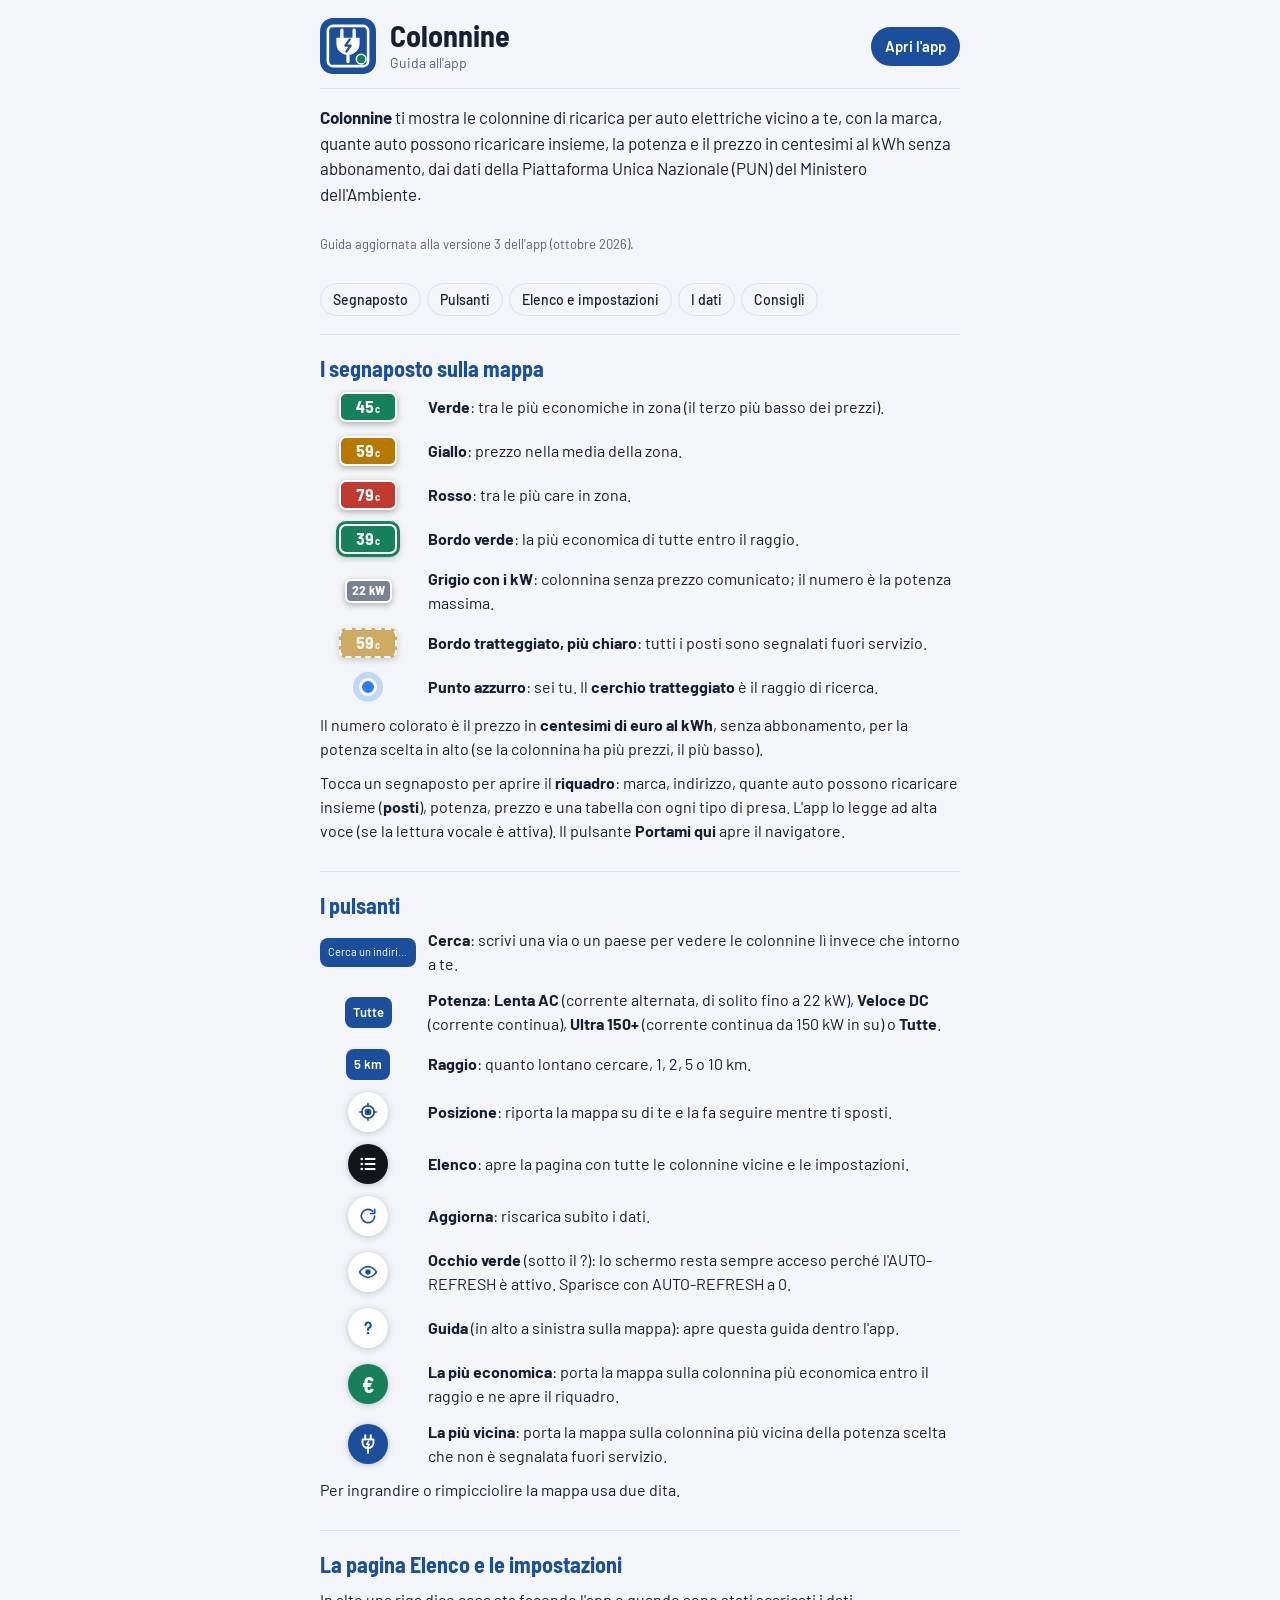
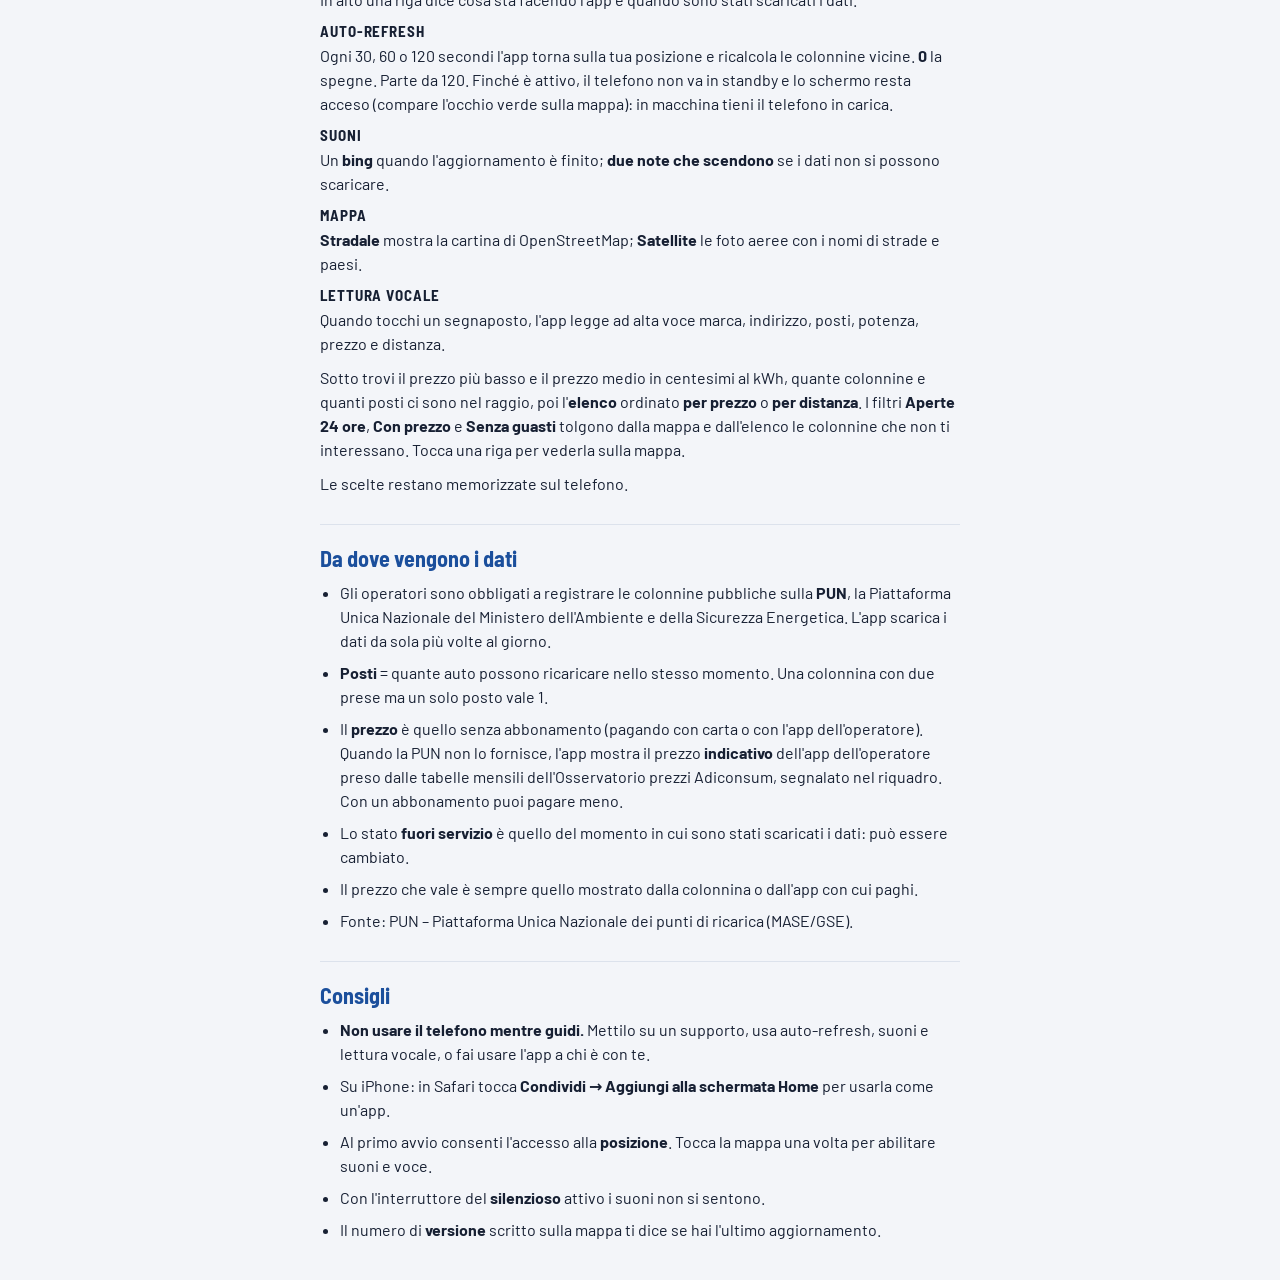
==== guida.html @ 2c3b3a92 "Logo in PNG e guida come pagina HTML a sé; versione 4 Co-Authored-By: Claude Opus 5.5 (1M context) <" ====
<!doctype html>
<html lang="it">
<head>
  <meta charset="utf-8">
  <meta name="viewport" content="width=device-width, initial-scale=1, viewport-fit=cover">
  <title>Guida a Colonnine</title>
  <meta name="description" content="Come si usa Colonnine: segnaposto, pulsanti, elenco, impostazioni e provenienza dei dati">
  <meta name="theme-color" content="#1b4f9c">
  <link rel="icon" href="icon.svg" type="image/svg+xml">
  <link rel="apple-touch-icon" href="apple-touch-icon.png">
  <link rel="preconnect" href="https://fonts.googleapis.com">
  <link rel="preconnect" href="https://fonts.gstatic.com" crossorigin>
  <link rel="stylesheet" href="https://fonts.googleapis.com/css2?family=Barlow+Semi+Condensed:wght@600;700&family=Barlow:wght@400;500;600&display=swap">
  <style>
:root {
  --blu: #1b4f9c;
  --blu-scuro: #143c78;
  --libero: #15805a;
  --attenzione: #b87900;
  --pieno: #c23a2f;
  --osm: #5a6a86;
  --grigio: #7a8291;
  --bg: #f3f5f9;
  --superficie: #ffffff;
  --testo: #172033;
  --testo-2: #56627a;
  --bordo: #dce2ec;
  --ombra: 0 6px 24px rgba(20, 35, 70, .16);
  --font-display: "Barlow Semi Condensed", "Arial Narrow", system-ui, sans-serif;
  --font-body: "Barlow", system-ui, -apple-system, "Segoe UI", Roboto, sans-serif;
  --r: 14px;
  --su-colore: #ffffff;
  --barra: #1b4f9c;
  color-scheme: light;
}
@media (prefers-color-scheme: dark) {
  :root {
    --blu: #4f86dc;
    --blu-scuro: #3a6fc2;
    --libero: #3fbf8a;
    --attenzione: #e3a82d;
    --pieno: #ec6a5f;
    --osm: #93a2bf;
    --grigio: #8e97a6;
    --bg: #0f1522;
    --superficie: #182132;
    --testo: #e8edf6;
    --testo-2: #9eabc2;
    --bordo: #2a3650;
    --ombra: 0 6px 24px rgba(0, 0, 0, .45);
    --su-colore: #0c1220;
    --barra: #19386a;
    color-scheme: dark;
  }
  .mappa:not(.satellite) .leaflet-tile-pane { filter: brightness(.72) contrast(1.1) saturate(.7); }
}

* { box-sizing: border-box; }
html, body { height: 100%; margin: 0; }
body {
  background: var(--bg);
  color: var(--testo);
  font: 15px/1.4 var(--font-body);
  -webkit-font-smoothing: antialiased;
}
[hidden] { display: none !important; }
.sr-only { position: absolute; width: 1px; height: 1px; overflow: hidden; clip: rect(0 0 0 0); white-space: nowrap; }
button { font: inherit; color: inherit; cursor: pointer; }
:focus-visible { outline: 3px solid var(--blu); outline-offset: 2px; }
.mk {
  display: grid; place-items: center;
  width: 30px; height: 30px; border-radius: 7px;
  font: 700 16px/1 var(--font-display); color: #fff;
  background: var(--blu); border: 2px solid #fff;
  box-shadow: 0 2px 6px rgba(0,0,0,.3);
}
.mk.reale { width: auto; min-width: 30px; padding: 0 5px; font-variant-numeric: tabular-nums; }
.mk.blu { background: var(--blu); }
.mk.largo { width: 60px; height: 30px; }
.mk.verde { background: var(--libero); }
.mk.libero { background: var(--libero); }
.mk.quasi-pieno { background: var(--attenzione); }
.mk.pieno { background: var(--pieno); }
.mk.stallo { width: 14px; height: 14px; border-radius: 3px; border-width: 1.5px; font-size: 0; }
/* Rettangolo con il prezzo, colore per fascia di prezzo in zona */
.mk.prezzo { width: auto; min-width: 58px; height: 30px; padding: 0 6px; font-size: 17px; font-variant-numeric: tabular-nums; }
.mk.economico { background: var(--libero); }
.mk.medio { background: var(--attenzione); }
.mk.caro { background: var(--pieno); }
.mk.nd { width: 18px; height: 18px; border-radius: 5px; background: var(--grigio); font-size: 0; }
.mk.vecchio { border-style: dashed; opacity: .7; }
.mk.top { box-shadow: 0 0 0 3px var(--libero), 0 2px 8px rgba(0,0,0,.4); }
.mk.segn { width: 22px; height: 22px; border-radius: 50%; font-size: 0; background: var(--libero); }
.mk.segn.occupato { background: var(--pieno); }
.mk.segn.libero::after {
  content: ""; position: absolute; width: 22px; height: 22px; border-radius: 50%;
  border: 2px solid var(--libero); animation: pulsa 2s ease-out infinite;
}
@keyframes pulsa { from { transform: scale(1); opacity: .9; } to { transform: scale(2.2); opacity: 0; } }
.io {
  width: 18px; height: 18px; border-radius: 50%;
  background: #2f7cf6; border: 3px solid #fff; box-shadow: 0 0 0 6px rgba(47,124,246,.25);
}
.guida-corpo { gap: 18px; font-size: 16px; line-height: 1.5; }
.guida-corpo h3 { margin: 6px 0 10px; font: 700 22px/1.2 var(--font-display); color: var(--blu); }
.guida-corpo p { margin: 0 0 10px; }
.guida-corpo section { scroll-margin-top: 12px; border-top: 1px solid var(--bordo); padding-top: 14px; }
.g-intro { font-size: 17px; }
.g-versione { color: var(--testo-2); font-size: 13px; }
.g-indice { display: flex; flex-wrap: wrap; gap: 6px; }
.g-indice a {
  border: 1px solid var(--bordo); border-radius: 999px; padding: 5px 12px;
  color: var(--testo); text-decoration: none; font-size: 14px; font-weight: 500;
}
.g-lista { list-style: none; margin: 0 0 10px; padding: 0; display: flex; flex-direction: column; gap: 12px; }
.g-lista li { display: grid; grid-template-columns: 96px 1fr; gap: 12px; align-items: center; }
.g-lista li > div { min-width: 0; }
.g-segno { display: flex; justify-content: center; align-items: center; min-height: 32px; }
.g-segno .mk { position: relative; }
.g-linea { display: block; width: 64px; height: 6px; border-radius: 3px; background: #1b4f9c; opacity: .6; }
.g-barra {
  display: block; max-width: 96px; padding: 6px 8px; border-radius: 8px; background: var(--barra); color: #fff;
  font-size: 11px; white-space: nowrap; overflow: hidden; text-overflow: ellipsis;
}
.g-barra.corto { font-size: 13px; font-weight: 600; }
.g-fab {
  width: 40px; height: 40px; border-radius: 50%; display: grid; place-items: center;
  background: var(--superficie); color: var(--blu); box-shadow: 0 1px 6px rgba(20,35,70,.25);
}
.g-fab.nero { background: #111418; color: #fff; }
.g-fab.verde { background: var(--libero); color: var(--su-colore); }
.g-fab.rosso { background: var(--pieno); color: var(--su-colore); }
.g-fab.blu { background: var(--blu); color: var(--su-colore); }
.g-def { margin: 0 0 10px; }
.g-def dt { font: 700 15px/1.2 var(--font-display); letter-spacing: .06em; margin-top: 10px; }
.g-def dd { margin: 4px 0 0; }
.g-punti { margin: 0 0 10px; padding-left: 20px; display: flex; flex-direction: column; gap: 8px; }
.mk.prezzo small, .icona.prezzo small { font-size: .62em; margin-left: 1px; opacity: .9; }
.mk.kw {
  width: auto; min-width: 44px; height: 24px; padding: 0 5px; border-radius: 6px;
  background: var(--grigio); font-size: 13px; font-variant-numeric: tabular-nums; white-space: nowrap;
}
.mk.guasta { border-style: dashed; opacity: .6; }

html, body { height: auto; }
body { padding: 0 16px; }
.testa { max-width: 640px; margin: 0 auto; padding: calc(18px + env(safe-area-inset-top, 0px)) 0 14px; display: flex; align-items: center; gap: 14px; border-bottom: 1px solid var(--bordo); }
.testa svg { flex: none; border-radius: 13px; }
.testa h1 { margin: 0; font: 700 30px/1 var(--font-display); }
.testa p { margin: 3px 0 0; color: var(--testo-2); font-size: 14px; }
.apri { margin-left: auto; flex: none; background: var(--blu); color: #fff; text-decoration: none; font-weight: 600; padding: 9px 14px; border-radius: 999px; }
.guida-corpo { display: flex; flex-direction: column; max-width: 640px; margin: 0 auto; padding: 16px 0 calc(28px + env(safe-area-inset-bottom, 0px)); }
.guida-corpo a { color: var(--blu); }
.g-indice a { color: var(--testo); }
@media (max-width: 420px) { .testa p { display: none; } .testa h1 { font-size: 26px; } }

  </style>
</head>
<body>
  <header class="testa">
    <svg width="56" height="56" aria-hidden="true" xmlns="http://www.w3.org/2000/svg" viewBox="0 0 512 512"><rect width="512" height="512" rx="96" fill="#1b4f9c"/><rect x="72" y="72" width="368" height="368" rx="48" fill="none" stroke="#fff" stroke-width="24"/><path d="M200 110v70M312 110v70" stroke="#fff" stroke-width="30" stroke-linecap="round"/><path d="M150 180h212v52a106 106 0 0 1-212 0z" fill="#fff"/><path d="M272 196l-40 56h48l-40 56" fill="none" stroke="#1b4f9c" stroke-width="20" stroke-linecap="round" stroke-linejoin="round"/><path d="M256 338v60" stroke="#fff" stroke-width="30" stroke-linecap="round"/><circle cx="376" cy="376" r="44" fill="#15805a" stroke="#fff" stroke-width="14"/></svg>

    <div>
      <h1>Colonnine</h1>
      <p>Guida all'app</p>
    </div>
    <a class="apri" href="https://paolo1957-it.github.io/Colonnine/">Apri l'app</a>
  </header>
  <main class="guida-corpo">
        <p class="g-intro"><b>Colonnine</b> ti mostra le colonnine di ricarica per auto elettriche vicino a te, con la marca,
          quante auto possono ricaricare insieme, la potenza e il prezzo in centesimi al kWh senza abbonamento,
          dai dati della Piattaforma Unica Nazionale (PUN) del Ministero dell'Ambiente.</p>
        <p class="g-versione">Guida aggiornata alla versione 3 dell'app (ottobre 2026).</p>

        <nav class="g-indice" aria-label="Argomenti">
          <a href="#g-mappa">Segnaposto</a><a href="#g-pulsanti">Pulsanti</a><a href="#g-elenco">Elenco e impostazioni</a>
          <a href="#g-prezzi">I dati</a><a href="#g-consigli">Consigli</a>
        </nav>

        <section id="g-mappa">
          <h3>I segnaposto sulla mappa</h3>
          <ul class="g-lista">
            <li><span class="g-segno"><span class="mk prezzo economico"><span>45<small>c</small></span></span></span><div><b>Verde</b>: tra le più economiche in zona (il terzo più basso dei prezzi).</div></li>
            <li><span class="g-segno"><span class="mk prezzo medio"><span>59<small>c</small></span></span></span><div><b>Giallo</b>: prezzo nella media della zona.</div></li>
            <li><span class="g-segno"><span class="mk prezzo caro"><span>79<small>c</small></span></span></span><div><b>Rosso</b>: tra le più care in zona.</div></li>
            <li><span class="g-segno"><span class="mk prezzo economico top"><span>39<small>c</small></span></span></span><div><b>Bordo verde</b>: la più economica di tutte entro il raggio.</div></li>
            <li><span class="g-segno"><span class="mk kw">22 kW</span></span><div><b>Grigio con i kW</b>: colonnina senza prezzo comunicato; il numero è la potenza massima.</div></li>
            <li><span class="g-segno"><span class="mk prezzo medio guasta"><span>59<small>c</small></span></span></span><div><b>Bordo tratteggiato, più chiaro</b>: tutti i posti sono segnalati fuori servizio.</div></li>
            <li><span class="g-segno"><span class="io"></span></span><div><b>Punto azzurro</b>: sei tu. Il <b>cerchio tratteggiato</b> è il raggio di ricerca.</div></li>
          </ul>
          <p>Il numero colorato è il prezzo in <b>centesimi di euro al kWh</b>, senza abbonamento, per la potenza scelta in alto
            (se la colonnina ha più prezzi, il più basso).</p>
          <p>Tocca un segnaposto per aprire il <b>riquadro</b>: marca, indirizzo, quante auto possono ricaricare insieme (<b>posti</b>),
            potenza, prezzo e una tabella con ogni tipo di presa. L'app lo legge ad alta voce (se la lettura vocale è attiva).
            Il pulsante <b>Portami qui</b> apre il navigatore.</p>
        </section>

        <section id="g-pulsanti">
          <h3>I pulsanti</h3>
          <ul class="g-lista">
            <li><span class="g-segno"><span class="g-barra">Cerca un indirizzo…</span></span><div><b>Cerca</b>: scrivi una via o un paese per vedere le colonnine lì invece che intorno a te.</div></li>
            <li><span class="g-segno"><span class="g-barra corto">Tutte</span></span><div><b>Potenza</b>: <b>Lenta AC</b> (corrente alternata, di solito fino a 22 kW), <b>Veloce DC</b> (corrente continua),
              <b>Ultra 150+</b> (corrente continua da 150 kW in su) o <b>Tutte</b>.</div></li>
            <li><span class="g-segno"><span class="g-barra corto">5 km</span></span><div><b>Raggio</b>: quanto lontano cercare, 1, 2, 5 o 10 km.</div></li>
            <li><span class="g-segno"><span class="g-fab"><svg viewBox="0 0 24 24" width="20" height="20" aria-hidden="true"><circle cx="12" cy="12" r="4" fill="currentColor"/><path d="M12 2v3M12 19v3M2 12h3M19 12h3" stroke="currentColor" stroke-width="2" stroke-linecap="round"/><circle cx="12" cy="12" r="7.5" fill="none" stroke="currentColor" stroke-width="2"/></svg></span></span><div><b>Posizione</b>: riporta la mappa su di te e la fa seguire mentre ti sposti.</div></li>
            <li><span class="g-segno"><span class="g-fab nero"><svg viewBox="0 0 24 24" width="20" height="20" aria-hidden="true"><path d="M9 6h11M9 12h11M9 18h11" stroke="currentColor" stroke-width="2.2" stroke-linecap="round"/><circle cx="4.5" cy="6" r="1.6" fill="currentColor"/><circle cx="4.5" cy="12" r="1.6" fill="currentColor"/><circle cx="4.5" cy="18" r="1.6" fill="currentColor"/></svg></span></span><div><b>Elenco</b>: apre la pagina con tutte le colonnine vicine e le impostazioni.</div></li>
            <li><span class="g-segno"><span class="g-fab"><svg viewBox="0 0 24 24" width="20" height="20" aria-hidden="true"><path d="M20 12a8 8 0 1 1-2.34-5.66M20 4v5h-5" fill="none" stroke="currentColor" stroke-width="2" stroke-linecap="round" stroke-linejoin="round"/></svg></span></span><div><b>Aggiorna</b>: riscarica subito i dati.</div></li>
            <li><span class="g-segno"><span class="g-fab occhio"><svg viewBox="0 0 24 24" width="20" height="20" aria-hidden="true"><path d="M2 12s3.6-6.5 10-6.5S22 12 22 12s-3.6 6.5-10 6.5S2 12 2 12Z" fill="none" stroke="currentColor" stroke-width="2" stroke-linejoin="round"/><circle cx="12" cy="12" r="3.2" fill="currentColor"/></svg></span></span><div><b>Occhio verde</b> (sotto il ?): lo schermo resta sempre acceso perché l'AUTO-REFRESH è attivo. Sparisce con AUTO-REFRESH a 0.</div></li>
            <li><span class="g-segno"><span class="g-fab"><svg viewBox="0 0 24 24" width="22" height="22" aria-hidden="true"><path d="M9.2 9a2.9 2.9 0 1 1 4.1 2.6c-.8.4-1.3 1.1-1.3 2v.6" fill="none" stroke="currentColor" stroke-width="2.2" stroke-linecap="round"/><circle cx="12" cy="17.6" r="1.3" fill="currentColor"/></svg></span></span><div><b>Guida</b> (in alto a sinistra sulla mappa): apre questa guida dentro l'app.</div></li>
            <li><span class="g-segno"><span class="g-fab verde"><b style="font:700 22px/1 var(--font-display)">€</b></span></span><div><b>La più economica</b>: porta la mappa sulla colonnina più economica entro il raggio e ne apre il riquadro.</div></li>
            <li><span class="g-segno"><span class="g-fab blu"><svg viewBox="0 0 24 24" width="22" height="22" aria-hidden="true"><path d="M9 2.5v4.5M15 2.5v4.5" stroke="currentColor" stroke-width="2.2" stroke-linecap="round"/><path d="M6 7h12v3.5a6 6 0 0 1-12 0z" fill="none" stroke="currentColor" stroke-width="2" stroke-linejoin="round"/><path d="M12.8 8.8l-2.3 3.4h3l-2.3 3.4" fill="none" stroke="currentColor" stroke-width="1.6" stroke-linecap="round" stroke-linejoin="round"/><path d="M12 16.5v5" stroke="currentColor" stroke-width="2.2" stroke-linecap="round"/></svg></span></span><div><b>La più vicina</b>: porta la mappa sulla colonnina più vicina della potenza scelta che non è segnalata fuori servizio.</div></li>
          </ul>
          <p>Per ingrandire o rimpicciolire la mappa usa due dita.</p>
        </section>

        <section id="g-elenco">
          <h3>La pagina Elenco e le impostazioni</h3>
          <p>In alto una riga dice cosa sta facendo l'app e quando sono stati scaricati i dati.</p>
          <dl class="g-def">
            <dt>AUTO-REFRESH</dt>
            <dd>Ogni 30, 60 o 120 secondi l'app torna sulla tua posizione e ricalcola le colonnine vicine. <b>0</b> la spegne. Parte da 120.
              Finché è attivo, il telefono non va in standby e lo schermo resta acceso (compare l'occhio verde sulla mappa):
              in macchina tieni il telefono in carica.</dd>
            <dt>SUONI</dt>
            <dd>Un <b>bing</b> quando l'aggiornamento è finito; <b>due note che scendono</b> se i dati non si possono scaricare.</dd>
            <dt>MAPPA</dt>
            <dd><b>Stradale</b> mostra la cartina di OpenStreetMap; <b>Satellite</b> le foto aeree con i nomi di strade e paesi.</dd>
            <dt>LETTURA VOCALE</dt>
            <dd>Quando tocchi un segnaposto, l'app legge ad alta voce marca, indirizzo, posti, potenza, prezzo e distanza.</dd>
          </dl>
          <p>Sotto trovi il prezzo più basso e il prezzo medio in centesimi al kWh, quante colonnine e quanti posti ci sono nel raggio, poi l'<b>elenco</b>
            ordinato <b>per prezzo</b> o <b>per distanza</b>. I filtri <b>Aperte 24 ore</b>, <b>Con prezzo</b> e <b>Senza guasti</b>
            tolgono dalla mappa e dall'elenco le colonnine che non ti interessano. Tocca una riga per vederla sulla mappa.</p>
          <p>Le scelte restano memorizzate sul telefono.</p>
        </section>

        <section id="g-prezzi">
          <h3>Da dove vengono i dati</h3>
          <ul class="g-punti">
            <li>Gli operatori sono obbligati a registrare le colonnine pubbliche sulla <b>PUN</b>, la Piattaforma Unica Nazionale
              del Ministero dell'Ambiente e della Sicurezza Energetica. L'app scarica i dati da sola più volte al giorno.</li>
            <li><b>Posti</b> = quante auto possono ricaricare nello stesso momento. Una colonnina con due prese ma un solo posto vale 1.</li>
            <li>Il <b>prezzo</b> è quello senza abbonamento (pagando con carta o con l'app dell'operatore). Quando la PUN non lo fornisce,
              l'app mostra il prezzo <b>indicativo</b> dell'app dell'operatore preso dalle tabelle mensili dell'Osservatorio prezzi Adiconsum, segnalato nel riquadro. Con un abbonamento puoi pagare meno.</li>
            <li>Lo stato <b>fuori servizio</b> è quello del momento in cui sono stati scaricati i dati: può essere cambiato.</li>
            <li>Il prezzo che vale è sempre quello mostrato dalla colonnina o dall'app con cui paghi.</li>
            <li>Fonte: PUN – Piattaforma Unica Nazionale dei punti di ricarica (MASE/GSE).</li>
          </ul>
        </section>

        <section id="g-consigli">
          <h3>Consigli</h3>
          <ul class="g-punti">
            <li><b>Non usare il telefono mentre guidi.</b> Mettilo su un supporto, usa auto-refresh, suoni e lettura vocale, o fai usare l'app a chi è con te.</li>
            <li>Su iPhone: in Safari tocca <b>Condividi → Aggiungi alla schermata Home</b> per usarla come un'app.</li>
            <li>Al primo avvio consenti l'accesso alla <b>posizione</b>. Tocca la mappa una volta per abilitare suoni e voce.</li>
            <li>Con l'interruttore del <b>silenzioso</b> attivo i suoni non si sentono.</li>
            <li>Il numero di <b>versione</b> scritto sulla mappa ti dice se hai l'ultimo aggiornamento.</li>
          </ul>
        </section>
      </main>
</body>
</html>
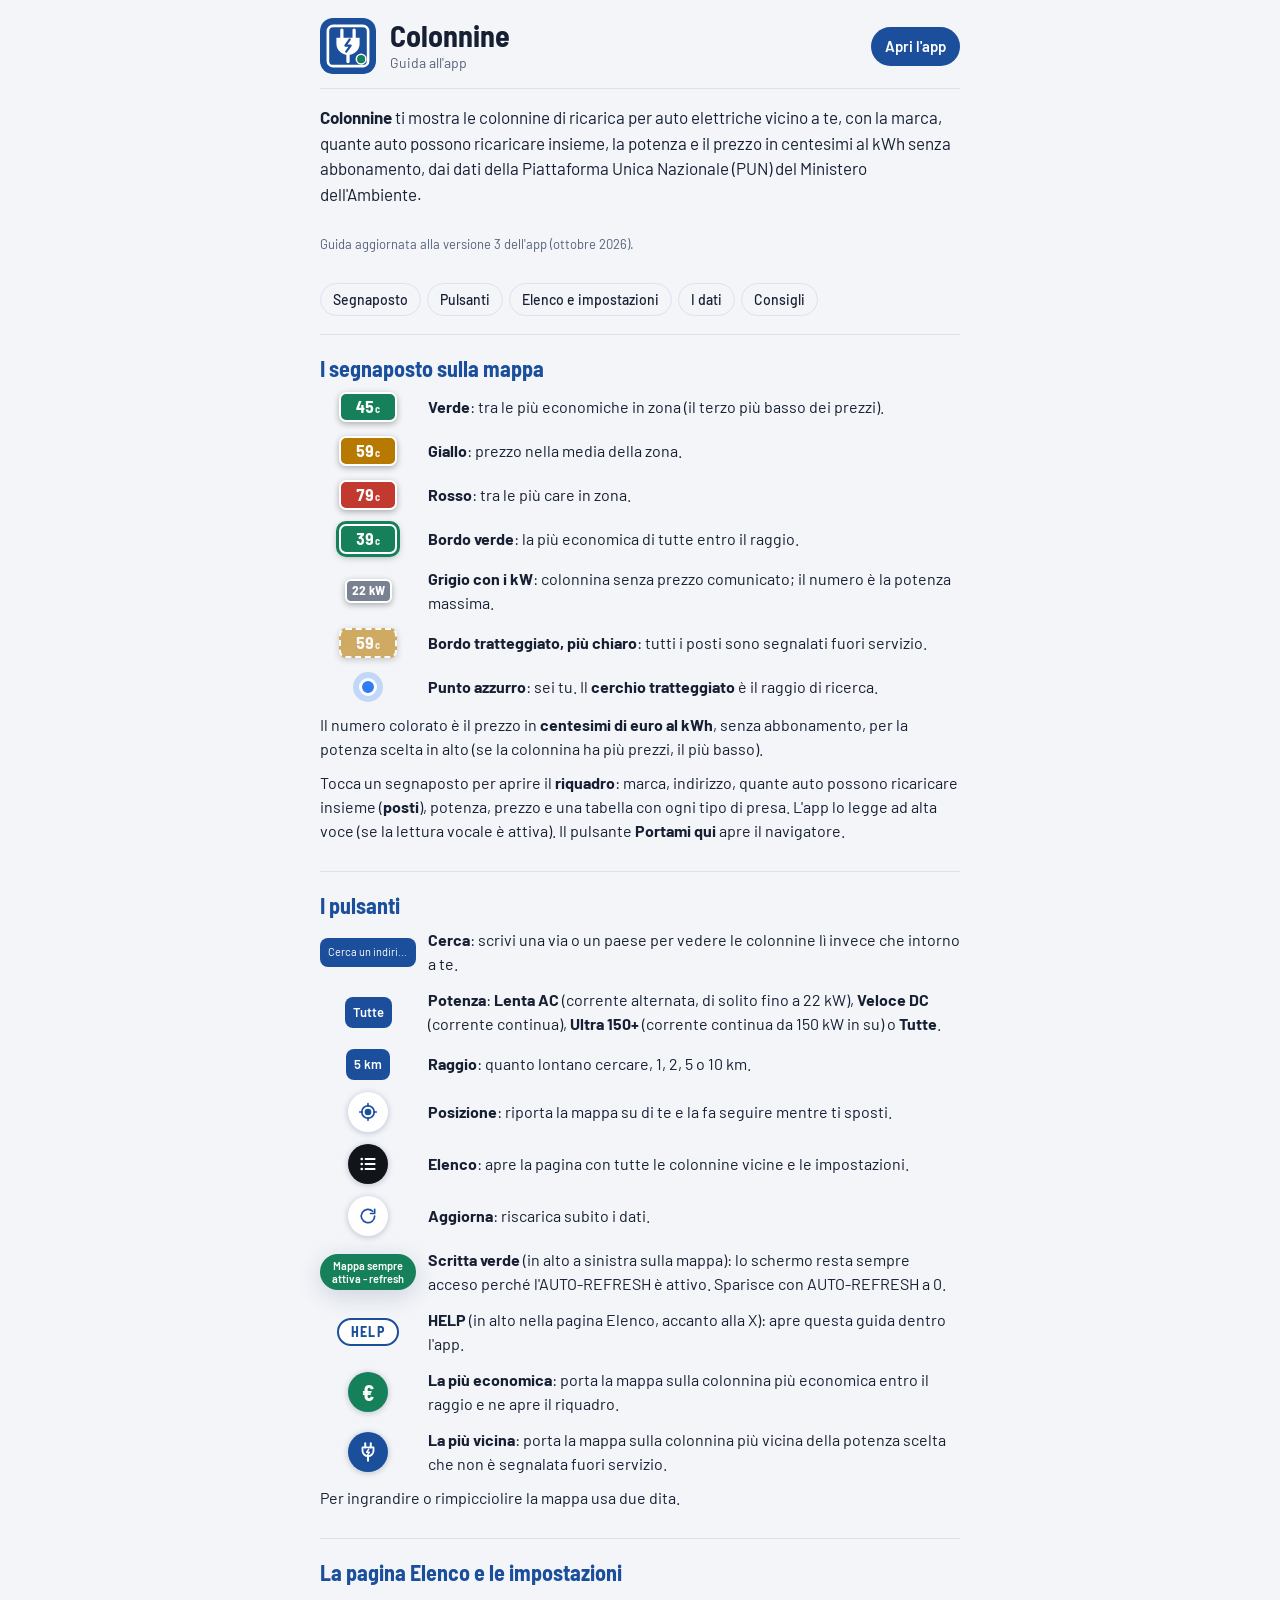
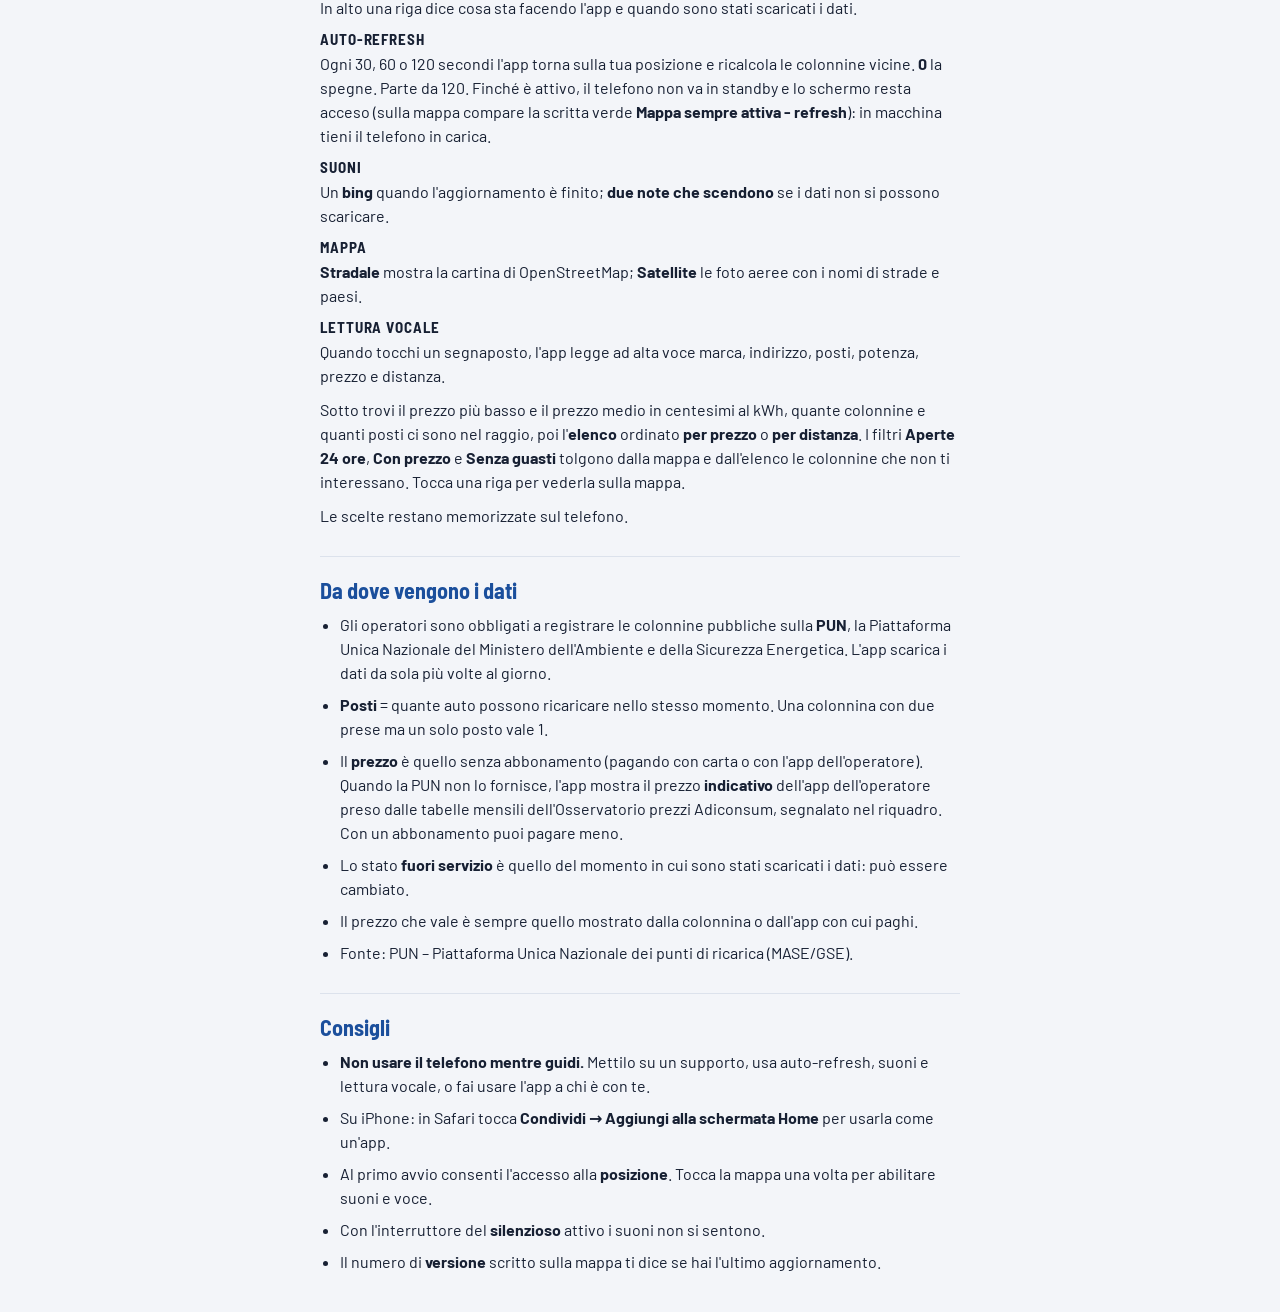
==== commit ed7aca84: "HELP ovale nella pagina Elenco, scritta "Mappa sempre attiva - refresh" al posto dell'occhio, tolto " ====
--- a/guida.html
+++ b/guida.html
@@ -154,6 +154,18 @@
 .g-indice a { color: var(--testo); }
 @media (max-width: 420px) { .testa p { display: none; } .testa h1 { font-size: 26px; } }
 
+.etichetta-attiva {
+  border: 0; border-radius: 999px; padding: 7px 12px;
+  background: var(--libero); color: #fff; box-shadow: var(--ombra);
+  font: 600 13px/1.1 var(--font-body); white-space: nowrap;
+}
+.btn-help {
+  margin-left: auto; border: 2px solid var(--blu); border-radius: 999px;
+  padding: 6px 18px; min-height: 40px; background: var(--superficie); color: var(--blu);
+  font: 700 17px/1 var(--font-display); letter-spacing: .08em;
+}
+.etichetta-attiva.g-fab { width: auto; height: auto; display: inline-block; font-size: 11px; padding: 5px 8px; white-space: normal; text-align: center; line-height: 1.2; }
+.btn-help.g-help { margin-left: 0; min-height: 0; display: inline-block; font-size: 14px; padding: 5px 12px; }
   </style>
 </head>
 <body>
@@ -205,8 +217,8 @@
             <li><span class="g-segno"><span class="g-fab"><svg viewBox="0 0 24 24" width="20" height="20" aria-hidden="true"><circle cx="12" cy="12" r="4" fill="currentColor"/><path d="M12 2v3M12 19v3M2 12h3M19 12h3" stroke="currentColor" stroke-width="2" stroke-linecap="round"/><circle cx="12" cy="12" r="7.5" fill="none" stroke="currentColor" stroke-width="2"/></svg></span></span><div><b>Posizione</b>: riporta la mappa su di te e la fa seguire mentre ti sposti.</div></li>
             <li><span class="g-segno"><span class="g-fab nero"><svg viewBox="0 0 24 24" width="20" height="20" aria-hidden="true"><path d="M9 6h11M9 12h11M9 18h11" stroke="currentColor" stroke-width="2.2" stroke-linecap="round"/><circle cx="4.5" cy="6" r="1.6" fill="currentColor"/><circle cx="4.5" cy="12" r="1.6" fill="currentColor"/><circle cx="4.5" cy="18" r="1.6" fill="currentColor"/></svg></span></span><div><b>Elenco</b>: apre la pagina con tutte le colonnine vicine e le impostazioni.</div></li>
             <li><span class="g-segno"><span class="g-fab"><svg viewBox="0 0 24 24" width="20" height="20" aria-hidden="true"><path d="M20 12a8 8 0 1 1-2.34-5.66M20 4v5h-5" fill="none" stroke="currentColor" stroke-width="2" stroke-linecap="round" stroke-linejoin="round"/></svg></span></span><div><b>Aggiorna</b>: riscarica subito i dati.</div></li>
-            <li><span class="g-segno"><span class="g-fab occhio"><svg viewBox="0 0 24 24" width="20" height="20" aria-hidden="true"><path d="M2 12s3.6-6.5 10-6.5S22 12 22 12s-3.6 6.5-10 6.5S2 12 2 12Z" fill="none" stroke="currentColor" stroke-width="2" stroke-linejoin="round"/><circle cx="12" cy="12" r="3.2" fill="currentColor"/></svg></span></span><div><b>Occhio verde</b> (sotto il ?): lo schermo resta sempre acceso perché l'AUTO-REFRESH è attivo. Sparisce con AUTO-REFRESH a 0.</div></li>
-            <li><span class="g-segno"><span class="g-fab"><svg viewBox="0 0 24 24" width="22" height="22" aria-hidden="true"><path d="M9.2 9a2.9 2.9 0 1 1 4.1 2.6c-.8.4-1.3 1.1-1.3 2v.6" fill="none" stroke="currentColor" stroke-width="2.2" stroke-linecap="round"/><circle cx="12" cy="17.6" r="1.3" fill="currentColor"/></svg></span></span><div><b>Guida</b> (in alto a sinistra sulla mappa): apre questa guida dentro l'app.</div></li>
+            <li><span class="g-segno"><span class="etichetta-attiva g-fab">Mappa sempre attiva - refresh</span></span><div><b>Scritta verde</b> (in alto a sinistra sulla mappa): lo schermo resta sempre acceso perché l'AUTO-REFRESH è attivo. Sparisce con AUTO-REFRESH a 0.</div></li>
+            <li><span class="g-segno"><span class="btn-help g-help">HELP</span></span><div><b>HELP</b> (in alto nella pagina Elenco, accanto alla X): apre questa guida dentro l'app.</div></li>
             <li><span class="g-segno"><span class="g-fab verde"><b style="font:700 22px/1 var(--font-display)">€</b></span></span><div><b>La più economica</b>: porta la mappa sulla colonnina più economica entro il raggio e ne apre il riquadro.</div></li>
             <li><span class="g-segno"><span class="g-fab blu"><svg viewBox="0 0 24 24" width="22" height="22" aria-hidden="true"><path d="M9 2.5v4.5M15 2.5v4.5" stroke="currentColor" stroke-width="2.2" stroke-linecap="round"/><path d="M6 7h12v3.5a6 6 0 0 1-12 0z" fill="none" stroke="currentColor" stroke-width="2" stroke-linejoin="round"/><path d="M12.8 8.8l-2.3 3.4h3l-2.3 3.4" fill="none" stroke="currentColor" stroke-width="1.6" stroke-linecap="round" stroke-linejoin="round"/><path d="M12 16.5v5" stroke="currentColor" stroke-width="2.2" stroke-linecap="round"/></svg></span></span><div><b>La più vicina</b>: porta la mappa sulla colonnina più vicina della potenza scelta che non è segnalata fuori servizio.</div></li>
           </ul>
@@ -219,7 +231,7 @@
           <dl class="g-def">
             <dt>AUTO-REFRESH</dt>
             <dd>Ogni 30, 60 o 120 secondi l'app torna sulla tua posizione e ricalcola le colonnine vicine. <b>0</b> la spegne. Parte da 120.
-              Finché è attivo, il telefono non va in standby e lo schermo resta acceso (compare l'occhio verde sulla mappa):
+              Finché è attivo, il telefono non va in standby e lo schermo resta acceso (sulla mappa compare la scritta verde <b>Mappa sempre attiva - refresh</b>):
               in macchina tieni il telefono in carica.</dd>
             <dt>SUONI</dt>
             <dd>Un <b>bing</b> quando l'aggiornamento è finito; <b>due note che scendono</b> se i dati non si possono scaricare.</dd>
@@ -259,5 +271,7 @@
           </ul>
         </section>
       </main>
+  <!-- Statistiche d'uso anonime, senza cookie: https://colonnine.goatcounter.com -->
+  <script data-goatcounter="https://colonnine.goatcounter.com/count" async src="https://gc.zgo.at/count.js"></script>
 </body>
 </html>
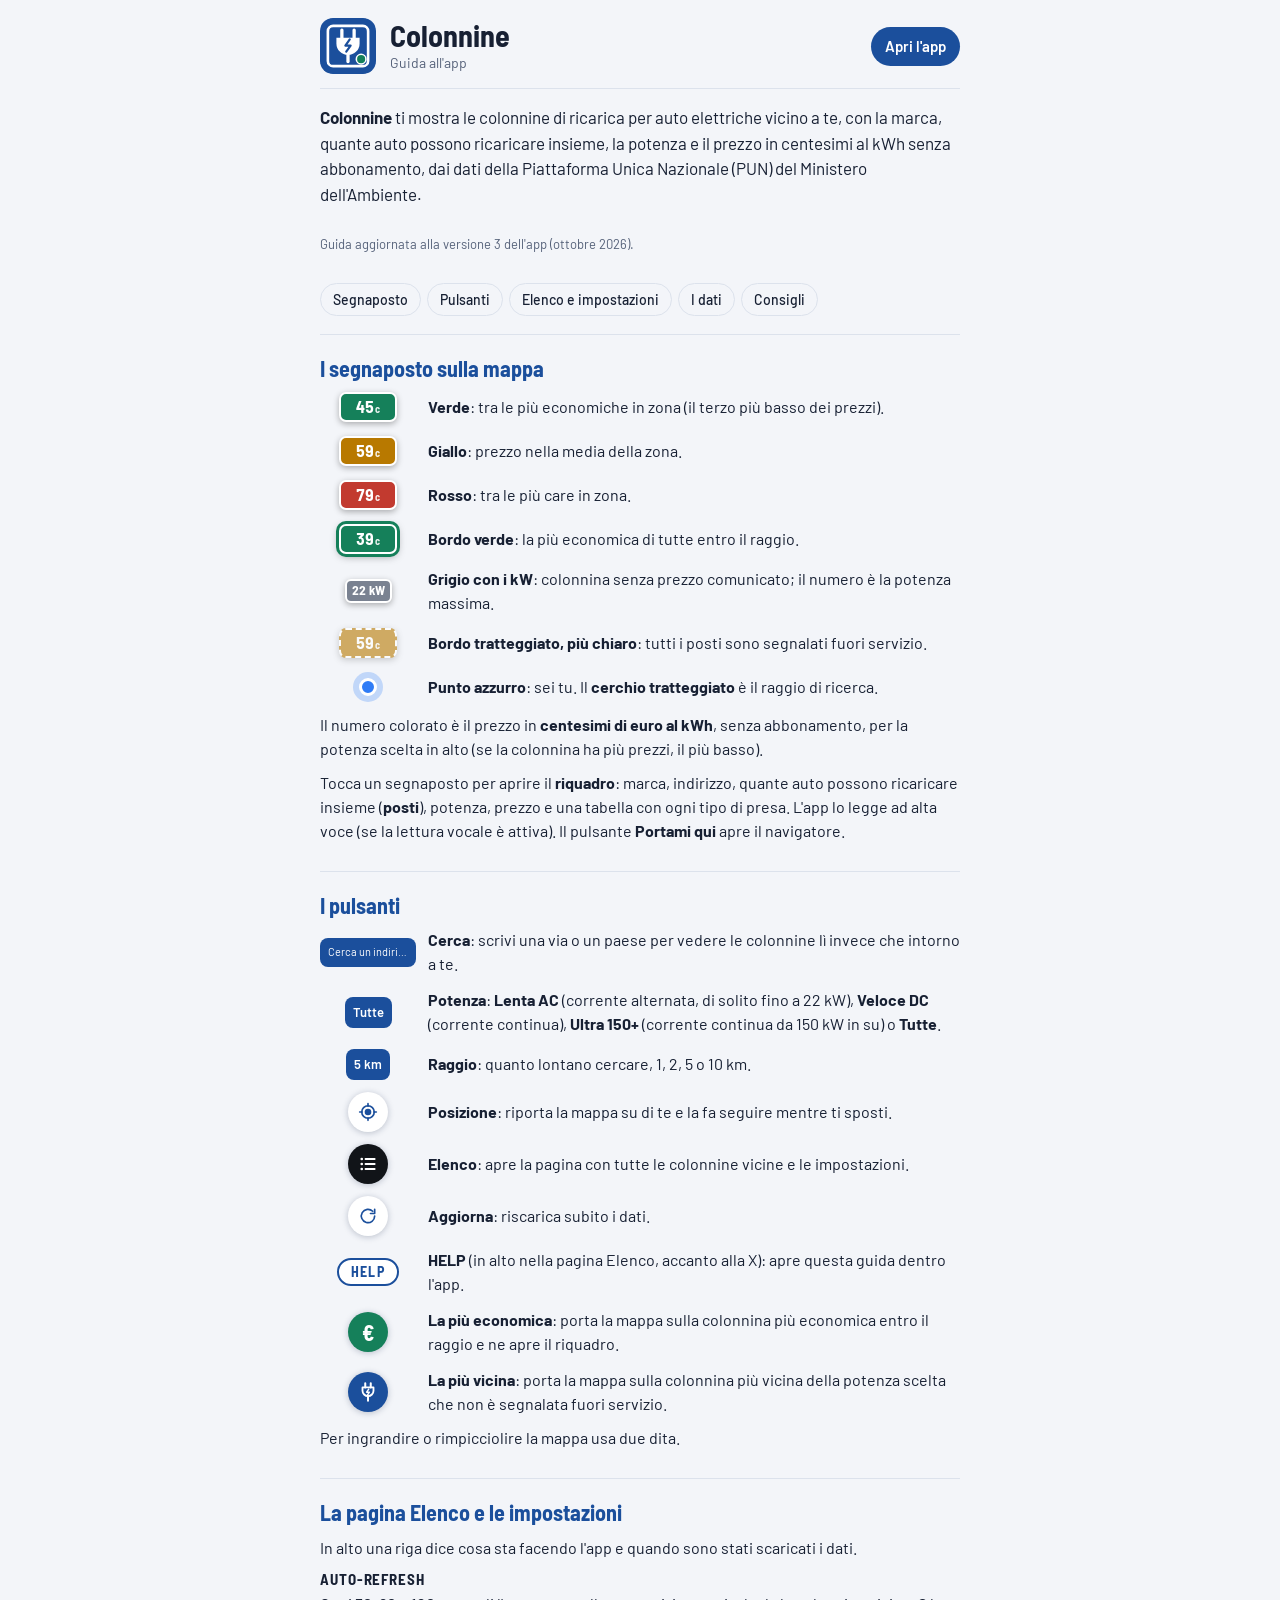
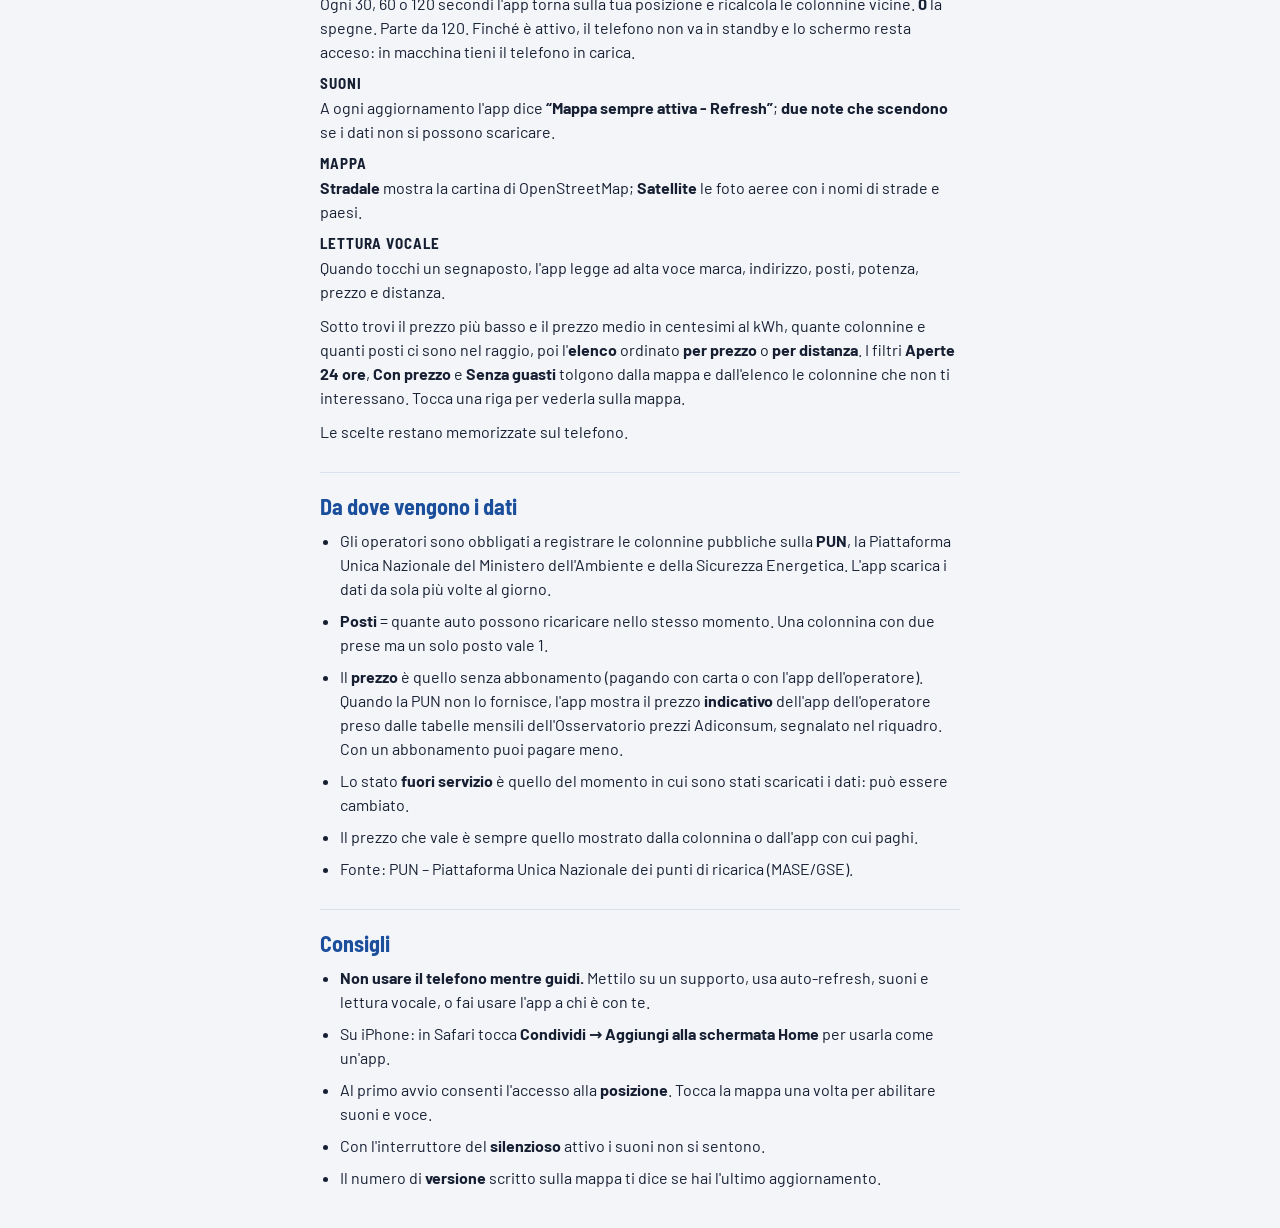
==== commit 5be287e2: "Tolta la scritta sulla mappa: a ogni aggiornamento l'app dice "Mappa sempre attiva - Refresh" al pos" ====
--- a/guida.html
+++ b/guida.html
@@ -154,17 +154,11 @@
 .g-indice a { color: var(--testo); }
 @media (max-width: 420px) { .testa p { display: none; } .testa h1 { font-size: 26px; } }
 
-.etichetta-attiva {
-  border: 0; border-radius: 999px; padding: 7px 12px;
-  background: var(--libero); color: #fff; box-shadow: var(--ombra);
-  font: 600 13px/1.1 var(--font-body); white-space: nowrap;
-}
 .btn-help {
   margin-left: auto; border: 2px solid var(--blu); border-radius: 999px;
   padding: 6px 18px; min-height: 40px; background: var(--superficie); color: var(--blu);
   font: 700 17px/1 var(--font-display); letter-spacing: .08em;
 }
-.etichetta-attiva.g-fab { width: auto; height: auto; display: inline-block; font-size: 11px; padding: 5px 8px; white-space: normal; text-align: center; line-height: 1.2; }
 .btn-help.g-help { margin-left: 0; min-height: 0; display: inline-block; font-size: 14px; padding: 5px 12px; }
   </style>
 </head>
@@ -217,7 +211,6 @@
             <li><span class="g-segno"><span class="g-fab"><svg viewBox="0 0 24 24" width="20" height="20" aria-hidden="true"><circle cx="12" cy="12" r="4" fill="currentColor"/><path d="M12 2v3M12 19v3M2 12h3M19 12h3" stroke="currentColor" stroke-width="2" stroke-linecap="round"/><circle cx="12" cy="12" r="7.5" fill="none" stroke="currentColor" stroke-width="2"/></svg></span></span><div><b>Posizione</b>: riporta la mappa su di te e la fa seguire mentre ti sposti.</div></li>
             <li><span class="g-segno"><span class="g-fab nero"><svg viewBox="0 0 24 24" width="20" height="20" aria-hidden="true"><path d="M9 6h11M9 12h11M9 18h11" stroke="currentColor" stroke-width="2.2" stroke-linecap="round"/><circle cx="4.5" cy="6" r="1.6" fill="currentColor"/><circle cx="4.5" cy="12" r="1.6" fill="currentColor"/><circle cx="4.5" cy="18" r="1.6" fill="currentColor"/></svg></span></span><div><b>Elenco</b>: apre la pagina con tutte le colonnine vicine e le impostazioni.</div></li>
             <li><span class="g-segno"><span class="g-fab"><svg viewBox="0 0 24 24" width="20" height="20" aria-hidden="true"><path d="M20 12a8 8 0 1 1-2.34-5.66M20 4v5h-5" fill="none" stroke="currentColor" stroke-width="2" stroke-linecap="round" stroke-linejoin="round"/></svg></span></span><div><b>Aggiorna</b>: riscarica subito i dati.</div></li>
-            <li><span class="g-segno"><span class="etichetta-attiva g-fab">Mappa sempre attiva - refresh</span></span><div><b>Scritta verde</b> (in alto a sinistra sulla mappa): lo schermo resta sempre acceso perché l'AUTO-REFRESH è attivo. Sparisce con AUTO-REFRESH a 0.</div></li>
             <li><span class="g-segno"><span class="btn-help g-help">HELP</span></span><div><b>HELP</b> (in alto nella pagina Elenco, accanto alla X): apre questa guida dentro l'app.</div></li>
             <li><span class="g-segno"><span class="g-fab verde"><b style="font:700 22px/1 var(--font-display)">€</b></span></span><div><b>La più economica</b>: porta la mappa sulla colonnina più economica entro il raggio e ne apre il riquadro.</div></li>
             <li><span class="g-segno"><span class="g-fab blu"><svg viewBox="0 0 24 24" width="22" height="22" aria-hidden="true"><path d="M9 2.5v4.5M15 2.5v4.5" stroke="currentColor" stroke-width="2.2" stroke-linecap="round"/><path d="M6 7h12v3.5a6 6 0 0 1-12 0z" fill="none" stroke="currentColor" stroke-width="2" stroke-linejoin="round"/><path d="M12.8 8.8l-2.3 3.4h3l-2.3 3.4" fill="none" stroke="currentColor" stroke-width="1.6" stroke-linecap="round" stroke-linejoin="round"/><path d="M12 16.5v5" stroke="currentColor" stroke-width="2.2" stroke-linecap="round"/></svg></span></span><div><b>La più vicina</b>: porta la mappa sulla colonnina più vicina della potenza scelta che non è segnalata fuori servizio.</div></li>
@@ -231,10 +224,10 @@
           <dl class="g-def">
             <dt>AUTO-REFRESH</dt>
             <dd>Ogni 30, 60 o 120 secondi l'app torna sulla tua posizione e ricalcola le colonnine vicine. <b>0</b> la spegne. Parte da 120.
-              Finché è attivo, il telefono non va in standby e lo schermo resta acceso (sulla mappa compare la scritta verde <b>Mappa sempre attiva - refresh</b>):
+              Finché è attivo, il telefono non va in standby e lo schermo resta acceso:
               in macchina tieni il telefono in carica.</dd>
             <dt>SUONI</dt>
-            <dd>Un <b>bing</b> quando l'aggiornamento è finito; <b>due note che scendono</b> se i dati non si possono scaricare.</dd>
+            <dd>A ogni aggiornamento l'app dice <b>“Mappa sempre attiva - Refresh”</b>; <b>due note che scendono</b> se i dati non si possono scaricare.</dd>
             <dt>MAPPA</dt>
             <dd><b>Stradale</b> mostra la cartina di OpenStreetMap; <b>Satellite</b> le foto aeree con i nomi di strade e paesi.</dd>
             <dt>LETTURA VOCALE</dt>
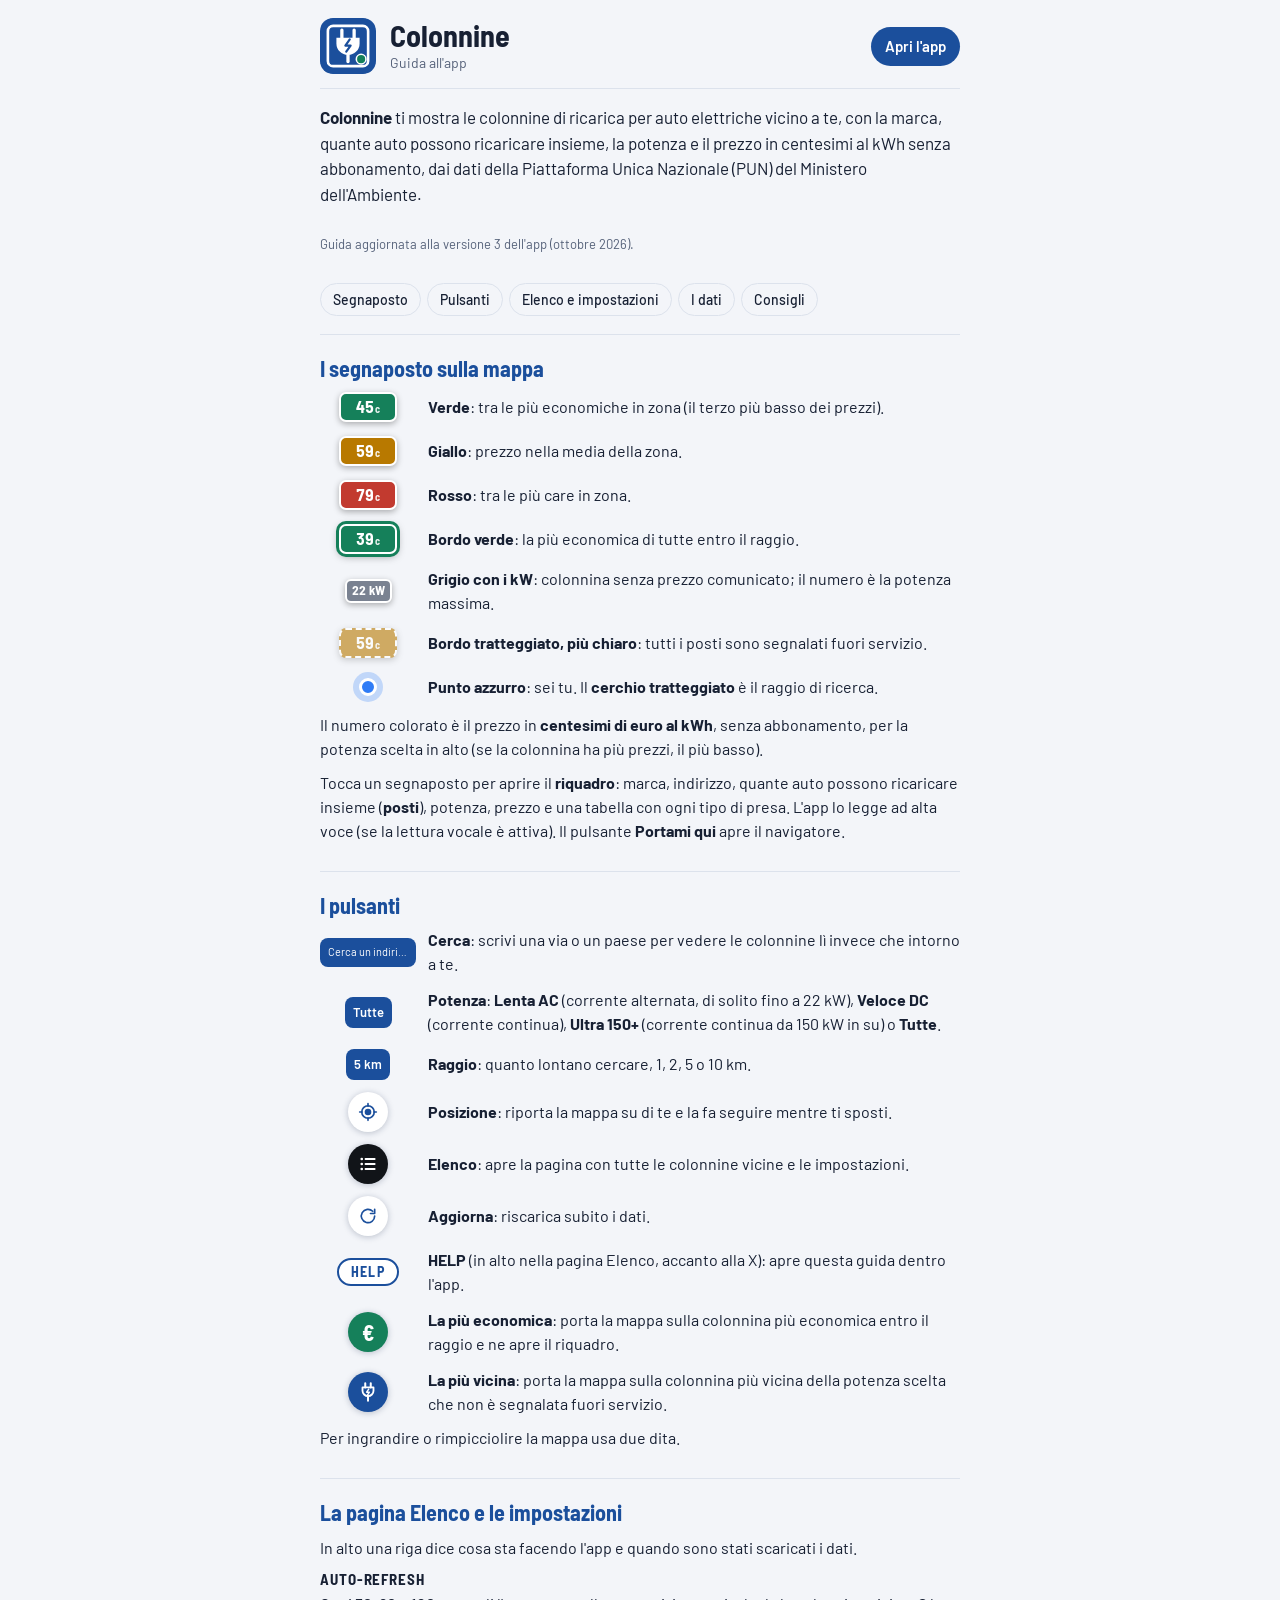
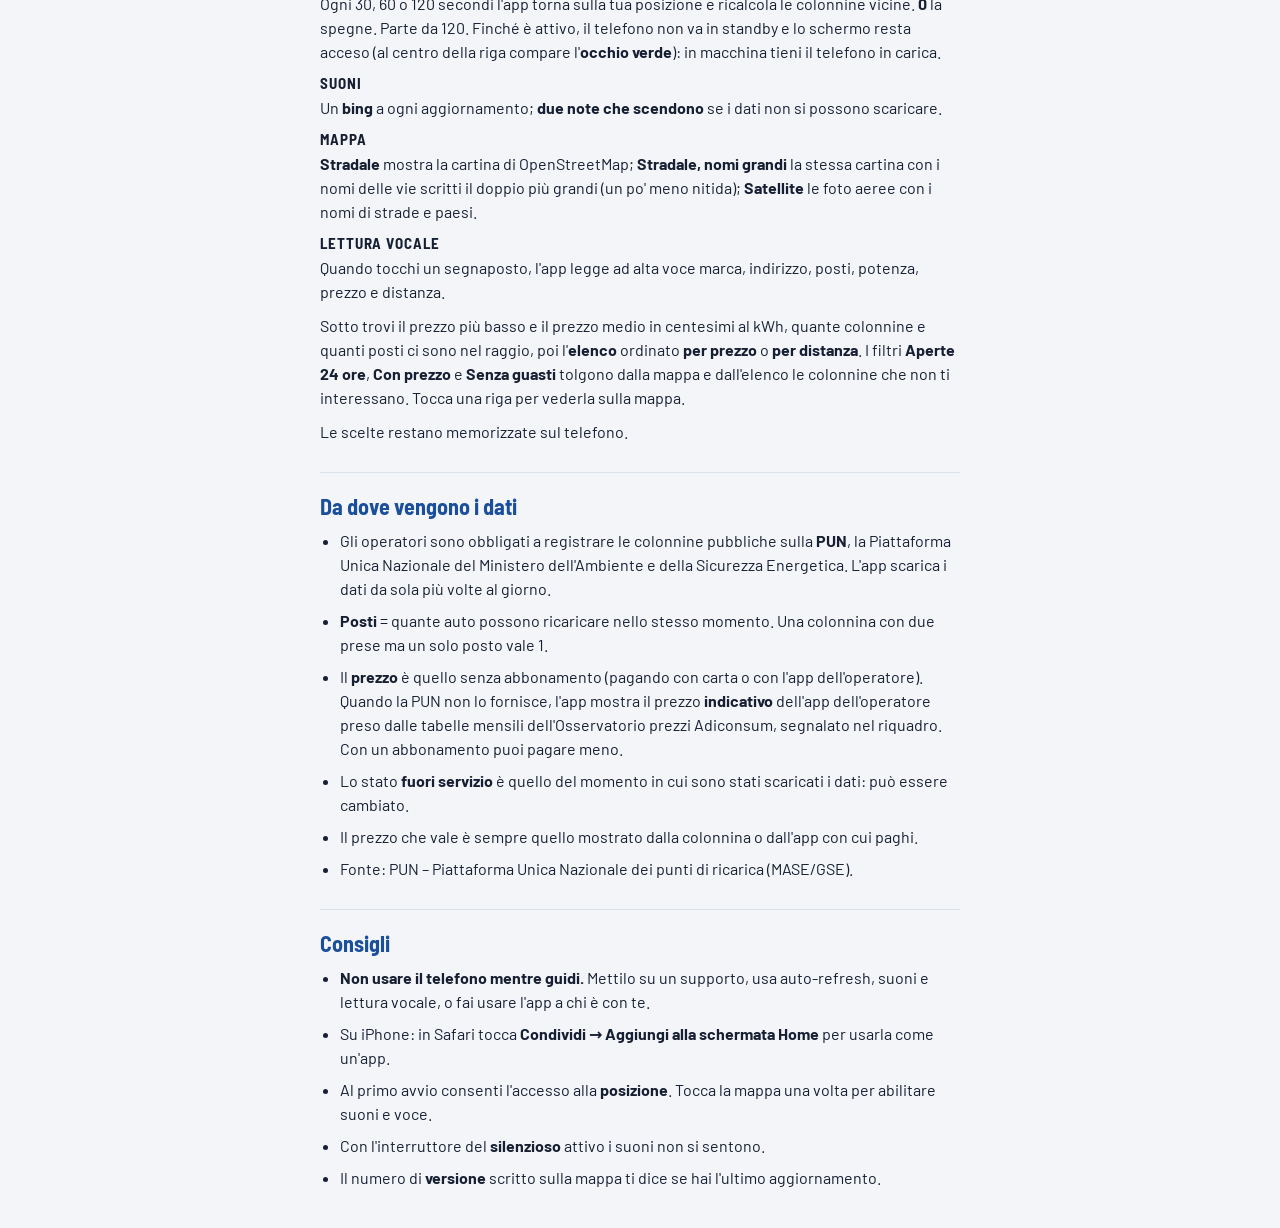
==== commit 5ad801cd: "Allinea a Distributori: logo Qui-Colonnine, bing al refresh, occhio verde in AUTO-REFRESH, mappa con" ====
--- a/guida.html
+++ b/guida.html
@@ -6,7 +6,7 @@
   <title>Guida a Colonnine</title>
   <meta name="description" content="Come si usa Colonnine: segnaposto, pulsanti, elenco, impostazioni e provenienza dei dati">
   <meta name="theme-color" content="#1b4f9c">
-  <link rel="icon" href="icon.svg" type="image/svg+xml">
+  <link rel="icon" href="favicon-64.png" type="image/png">
   <link rel="apple-touch-icon" href="apple-touch-icon.png">
   <link rel="preconnect" href="https://fonts.googleapis.com">
   <link rel="preconnect" href="https://fonts.gstatic.com" crossorigin>
@@ -224,12 +224,13 @@
           <dl class="g-def">
             <dt>AUTO-REFRESH</dt>
             <dd>Ogni 30, 60 o 120 secondi l'app torna sulla tua posizione e ricalcola le colonnine vicine. <b>0</b> la spegne. Parte da 120.
-              Finché è attivo, il telefono non va in standby e lo schermo resta acceso:
+              Finché è attivo, il telefono non va in standby e lo schermo resta acceso
+              (al centro della riga compare l'<b>occhio verde</b>):
               in macchina tieni il telefono in carica.</dd>
             <dt>SUONI</dt>
-            <dd>A ogni aggiornamento l'app dice <b>“Mappa sempre attiva - Refresh”</b>; <b>due note che scendono</b> se i dati non si possono scaricare.</dd>
+            <dd>Un <b>bing</b> a ogni aggiornamento; <b>due note che scendono</b> se i dati non si possono scaricare.</dd>
             <dt>MAPPA</dt>
-            <dd><b>Stradale</b> mostra la cartina di OpenStreetMap; <b>Satellite</b> le foto aeree con i nomi di strade e paesi.</dd>
+            <dd><b>Stradale</b> mostra la cartina di OpenStreetMap; <b>Stradale, nomi grandi</b> la stessa cartina con i nomi delle vie scritti il doppio più grandi (un po' meno nitida); <b>Satellite</b> le foto aeree con i nomi di strade e paesi.</dd>
             <dt>LETTURA VOCALE</dt>
             <dd>Quando tocchi un segnaposto, l'app legge ad alta voce marca, indirizzo, posti, potenza, prezzo e distanza.</dd>
           </dl>
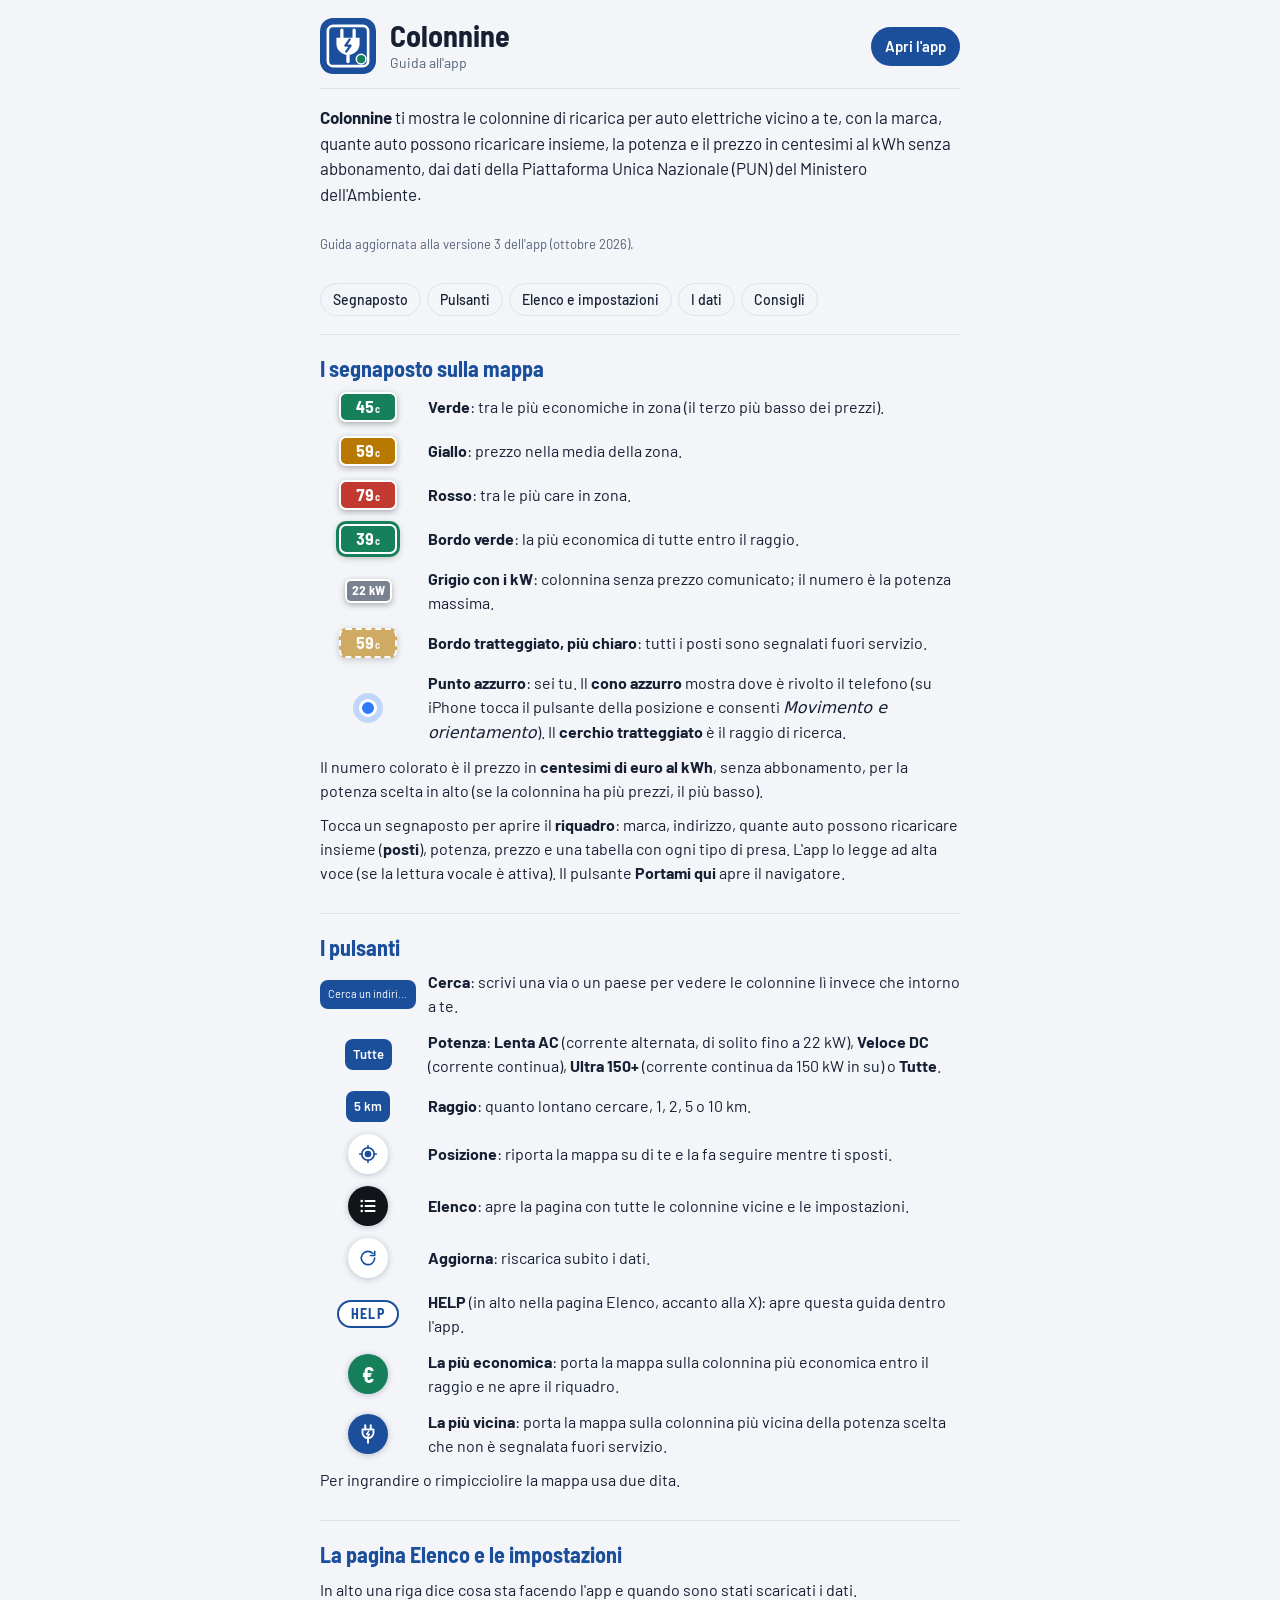
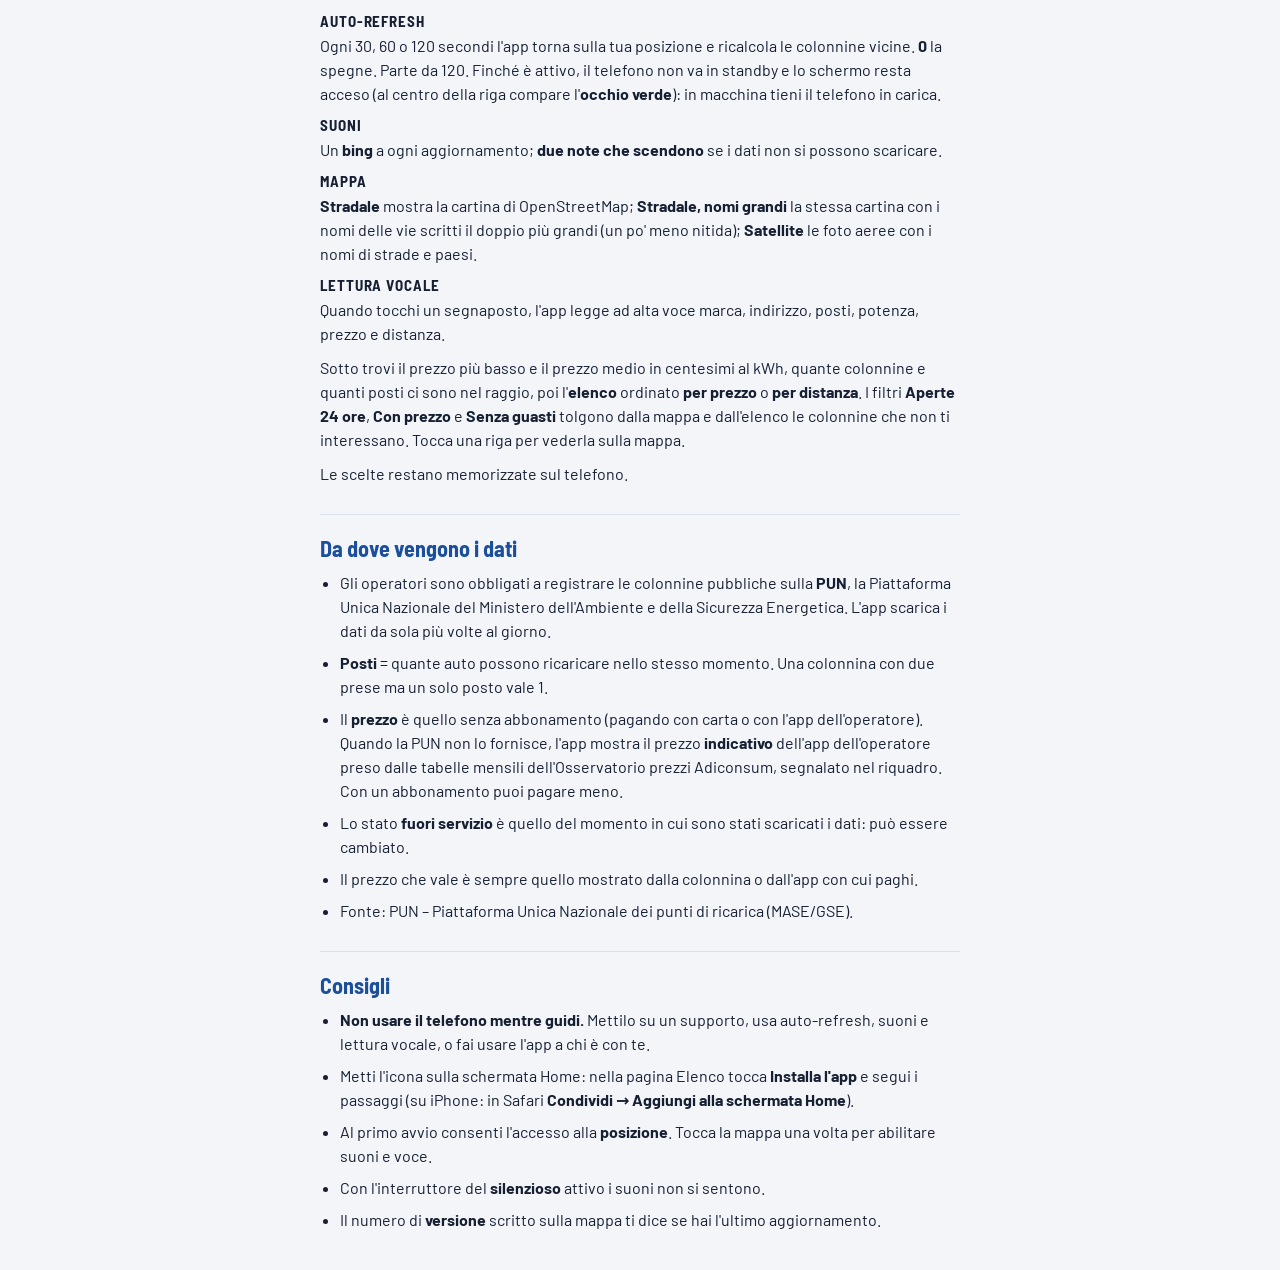
==== commit 009435b9: "Riquadro «Installa l'app» e cono azzurro dell'orientamento sul pallino della posizione; versione 15 " ====
--- a/guida.html
+++ b/guida.html
@@ -192,7 +192,7 @@
             <li><span class="g-segno"><span class="mk prezzo economico top"><span>39<small>c</small></span></span></span><div><b>Bordo verde</b>: la più economica di tutte entro il raggio.</div></li>
             <li><span class="g-segno"><span class="mk kw">22 kW</span></span><div><b>Grigio con i kW</b>: colonnina senza prezzo comunicato; il numero è la potenza massima.</div></li>
             <li><span class="g-segno"><span class="mk prezzo medio guasta"><span>59<small>c</small></span></span></span><div><b>Bordo tratteggiato, più chiaro</b>: tutti i posti sono segnalati fuori servizio.</div></li>
-            <li><span class="g-segno"><span class="io"></span></span><div><b>Punto azzurro</b>: sei tu. Il <b>cerchio tratteggiato</b> è il raggio di ricerca.</div></li>
+            <li><span class="g-segno"><span class="io"></span></span><div><b>Punto azzurro</b>: sei tu. Il <b>cono azzurro</b> mostra dove è rivolto il telefono (su iPhone tocca il pulsante della posizione e consenti <i>Movimento e orientamento</i>). Il <b>cerchio tratteggiato</b> è il raggio di ricerca.</div></li>
           </ul>
           <p>Il numero colorato è il prezzo in <b>centesimi di euro al kWh</b>, senza abbonamento, per la potenza scelta in alto
             (se la colonnina ha più prezzi, il più basso).</p>
@@ -258,7 +258,7 @@
           <h3>Consigli</h3>
           <ul class="g-punti">
             <li><b>Non usare il telefono mentre guidi.</b> Mettilo su un supporto, usa auto-refresh, suoni e lettura vocale, o fai usare l'app a chi è con te.</li>
-            <li>Su iPhone: in Safari tocca <b>Condividi → Aggiungi alla schermata Home</b> per usarla come un'app.</li>
+            <li>Metti l'icona sulla schermata Home: nella pagina Elenco tocca <b>Installa l'app</b> e segui i passaggi (su iPhone: in Safari <b>Condividi → Aggiungi alla schermata Home</b>).</li>
             <li>Al primo avvio consenti l'accesso alla <b>posizione</b>. Tocca la mappa una volta per abilitare suoni e voce.</li>
             <li>Con l'interruttore del <b>silenzioso</b> attivo i suoni non si sentono.</li>
             <li>Il numero di <b>versione</b> scritto sulla mappa ti dice se hai l'ultimo aggiornamento.</li>
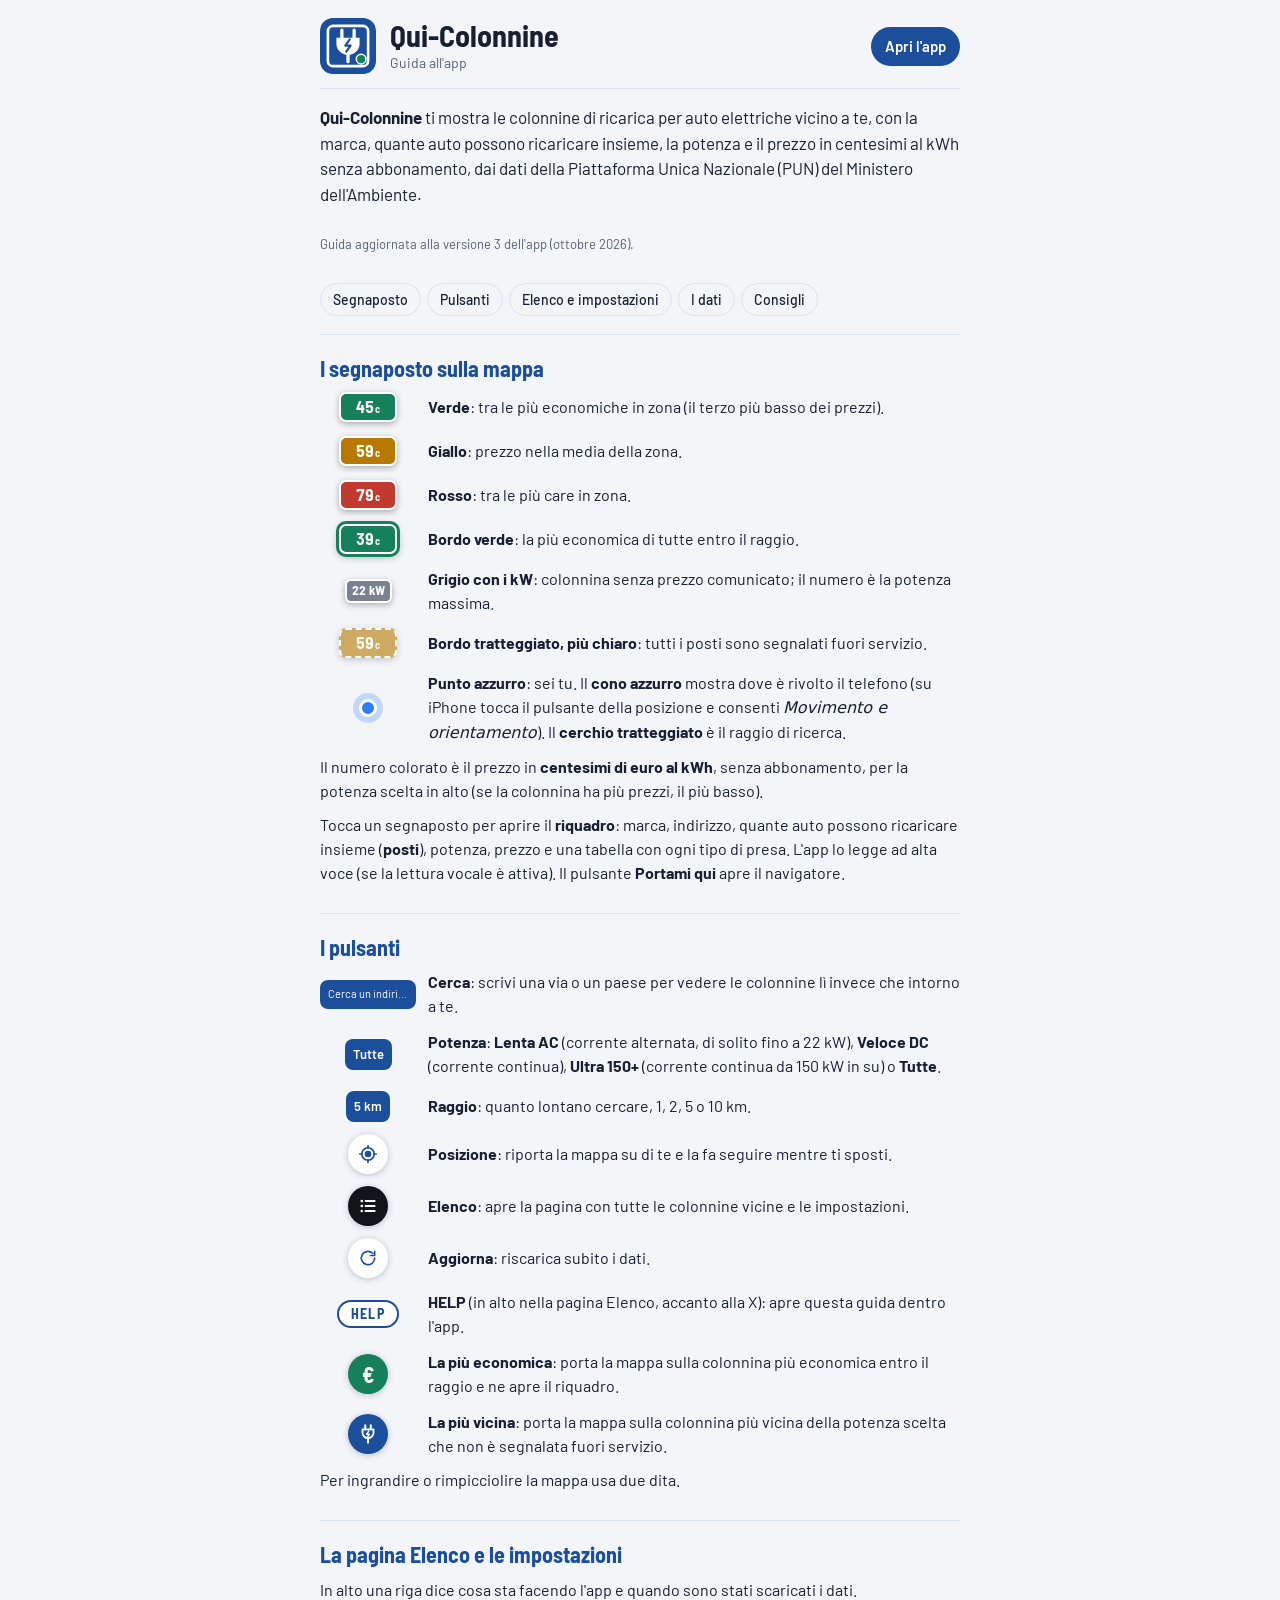
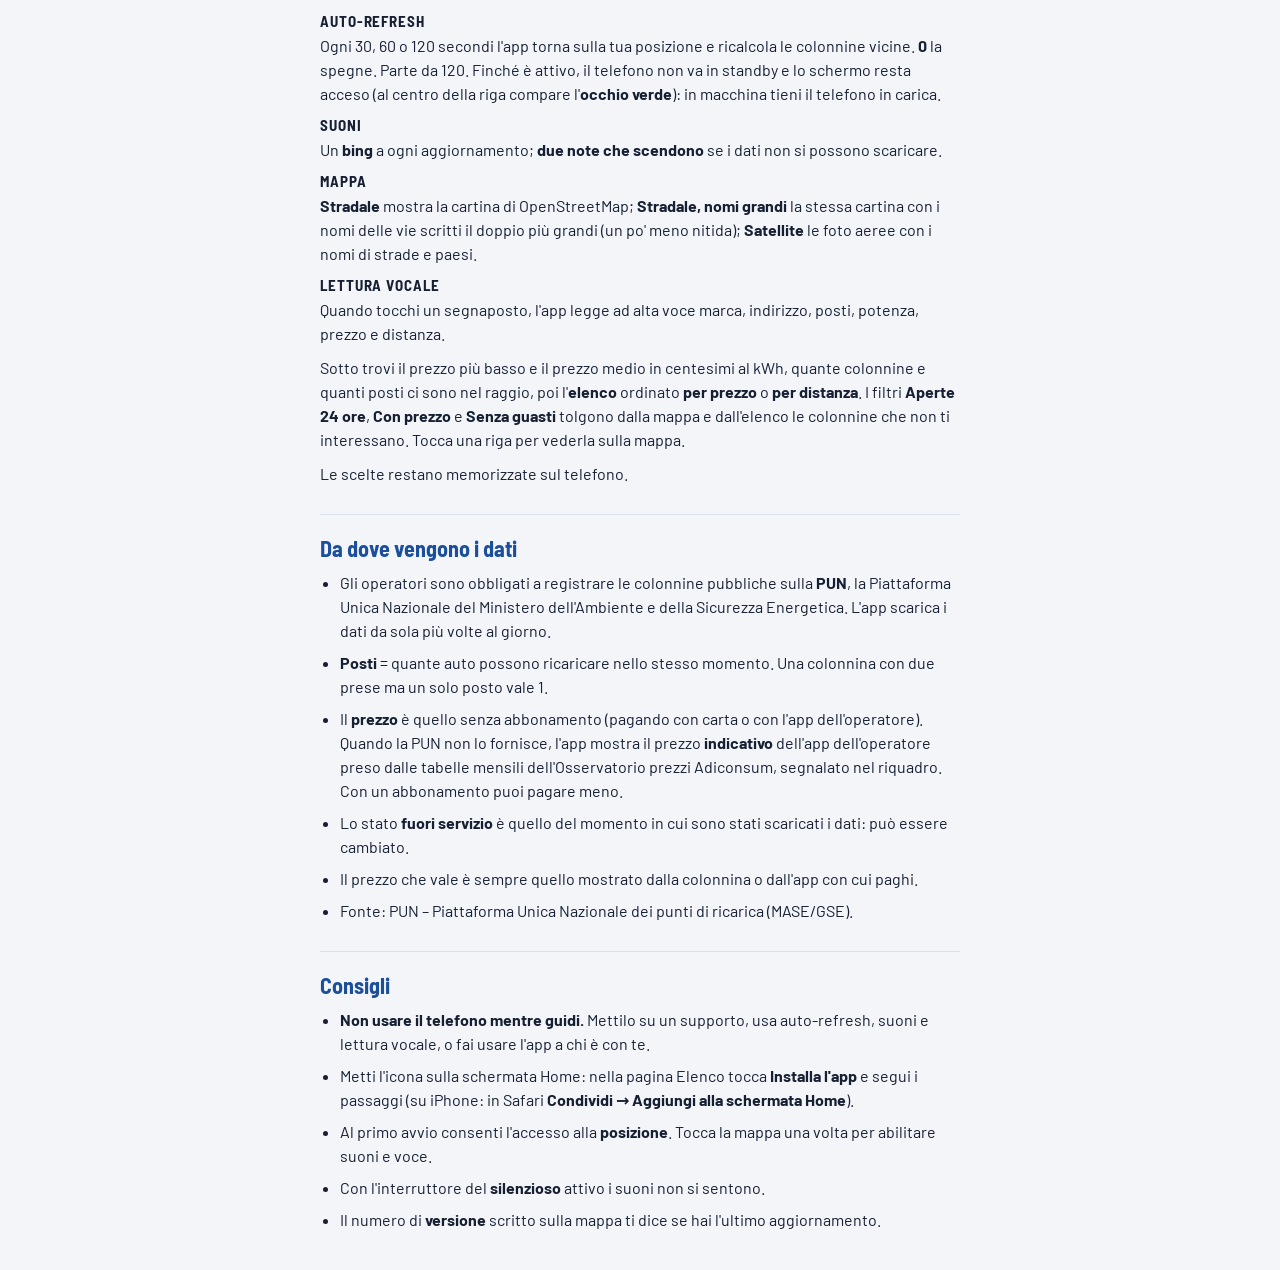
==== commit 5f01081e: "Nome Qui-Colonnine e indirizzi del nuovo account quivicino Il nome dell'app diventa Qui-Colonnine ne" ====
--- a/guida.html
+++ b/guida.html
@@ -3,8 +3,8 @@
 <head>
   <meta charset="utf-8">
   <meta name="viewport" content="width=device-width, initial-scale=1, viewport-fit=cover">
-  <title>Guida a Colonnine</title>
-  <meta name="description" content="Come si usa Colonnine: segnaposto, pulsanti, elenco, impostazioni e provenienza dei dati">
+  <title>Guida a Qui-Colonnine</title>
+  <meta name="description" content="Come si usa Qui-Colonnine: segnaposto, pulsanti, elenco, impostazioni e provenienza dei dati">
   <meta name="theme-color" content="#1b4f9c">
   <link rel="icon" href="favicon-64.png" type="image/png">
   <link rel="apple-touch-icon" href="apple-touch-icon.png">
@@ -167,13 +167,13 @@
     <svg width="56" height="56" aria-hidden="true" xmlns="http://www.w3.org/2000/svg" viewBox="0 0 512 512"><rect width="512" height="512" rx="96" fill="#1b4f9c"/><rect x="72" y="72" width="368" height="368" rx="48" fill="none" stroke="#fff" stroke-width="24"/><path d="M200 110v70M312 110v70" stroke="#fff" stroke-width="30" stroke-linecap="round"/><path d="M150 180h212v52a106 106 0 0 1-212 0z" fill="#fff"/><path d="M272 196l-40 56h48l-40 56" fill="none" stroke="#1b4f9c" stroke-width="20" stroke-linecap="round" stroke-linejoin="round"/><path d="M256 338v60" stroke="#fff" stroke-width="30" stroke-linecap="round"/><circle cx="376" cy="376" r="44" fill="#15805a" stroke="#fff" stroke-width="14"/></svg>
 
     <div>
-      <h1>Colonnine</h1>
+      <h1>Qui-Colonnine</h1>
       <p>Guida all'app</p>
     </div>
-    <a class="apri" href="https://paolo1957-it.github.io/Colonnine/">Apri l'app</a>
+    <a class="apri" href="https://quivicino.github.io/Colonnine/">Apri l'app</a>
   </header>
   <main class="guida-corpo">
-        <p class="g-intro"><b>Colonnine</b> ti mostra le colonnine di ricarica per auto elettriche vicino a te, con la marca,
+        <p class="g-intro"><b>Qui-Colonnine</b> ti mostra le colonnine di ricarica per auto elettriche vicino a te, con la marca,
           quante auto possono ricaricare insieme, la potenza e il prezzo in centesimi al kWh senza abbonamento,
           dai dati della Piattaforma Unica Nazionale (PUN) del Ministero dell'Ambiente.</p>
         <p class="g-versione">Guida aggiornata alla versione 3 dell'app (ottobre 2026).</p>
